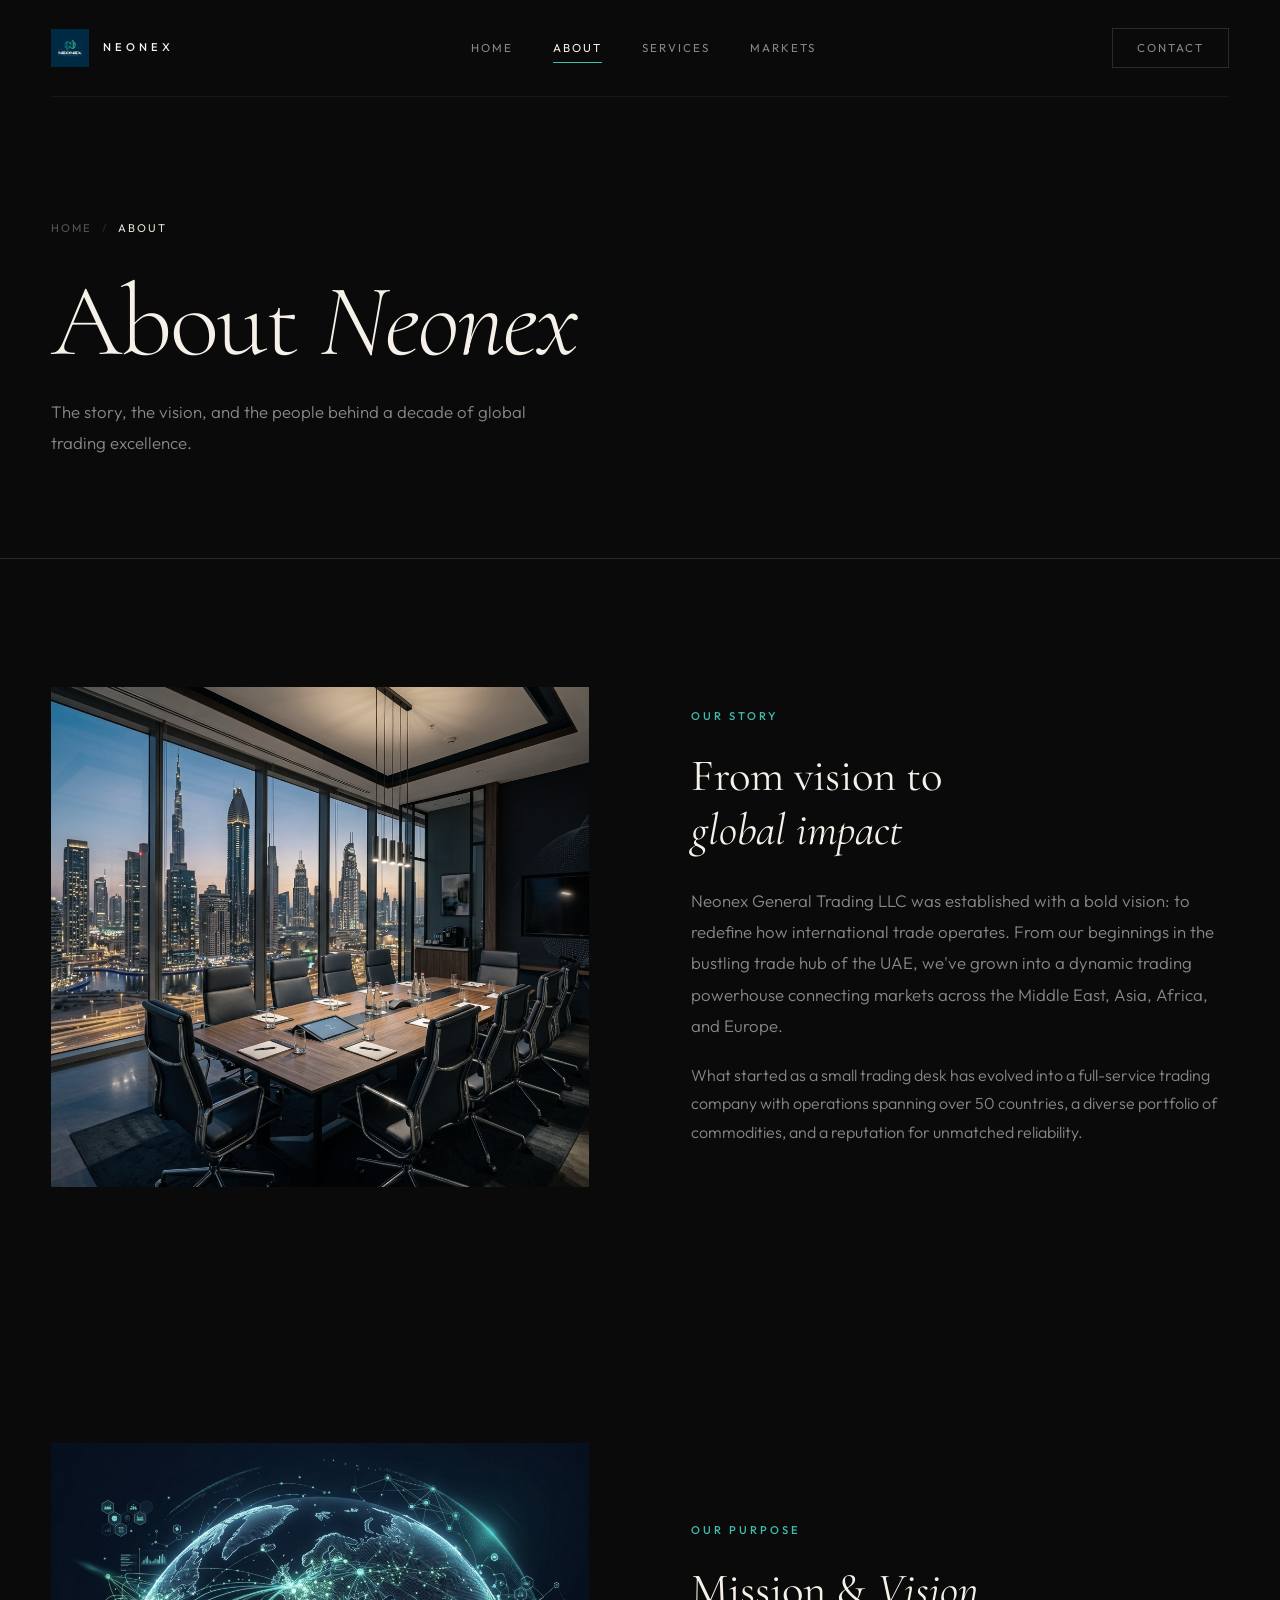
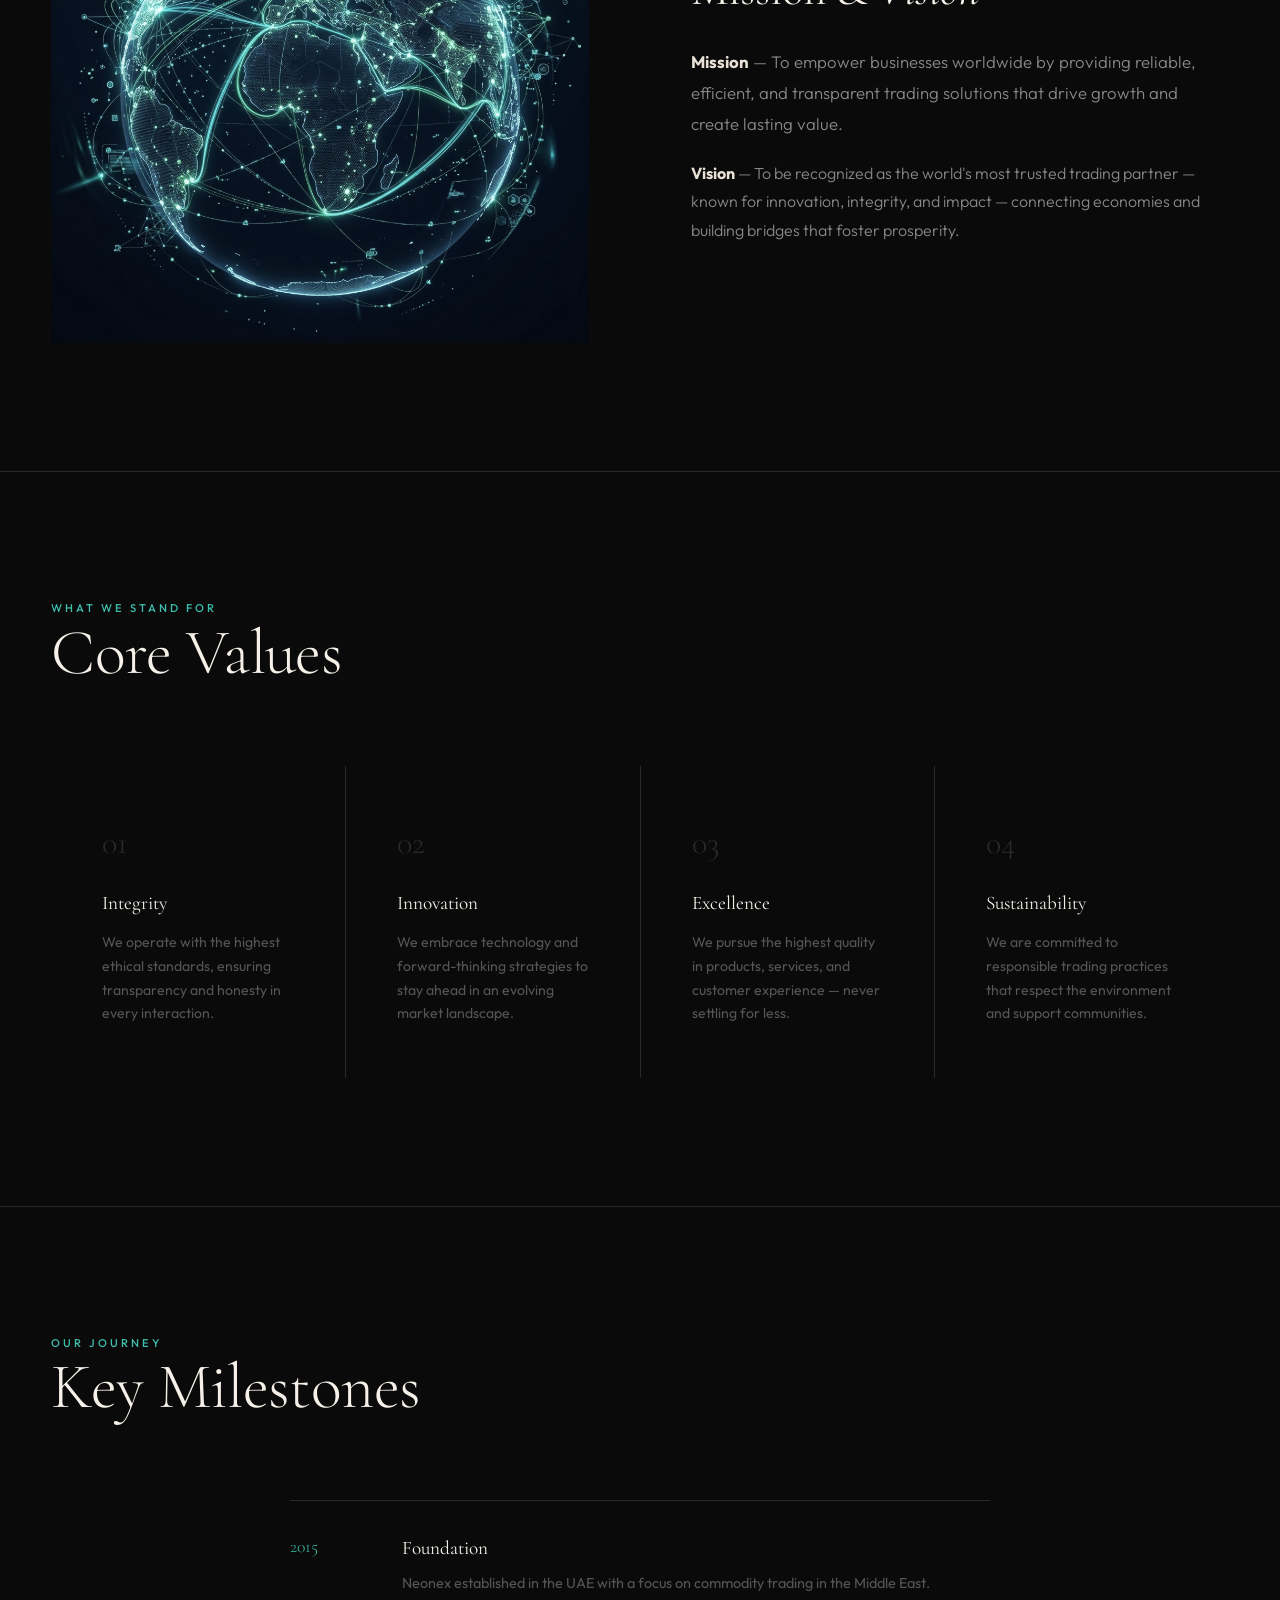
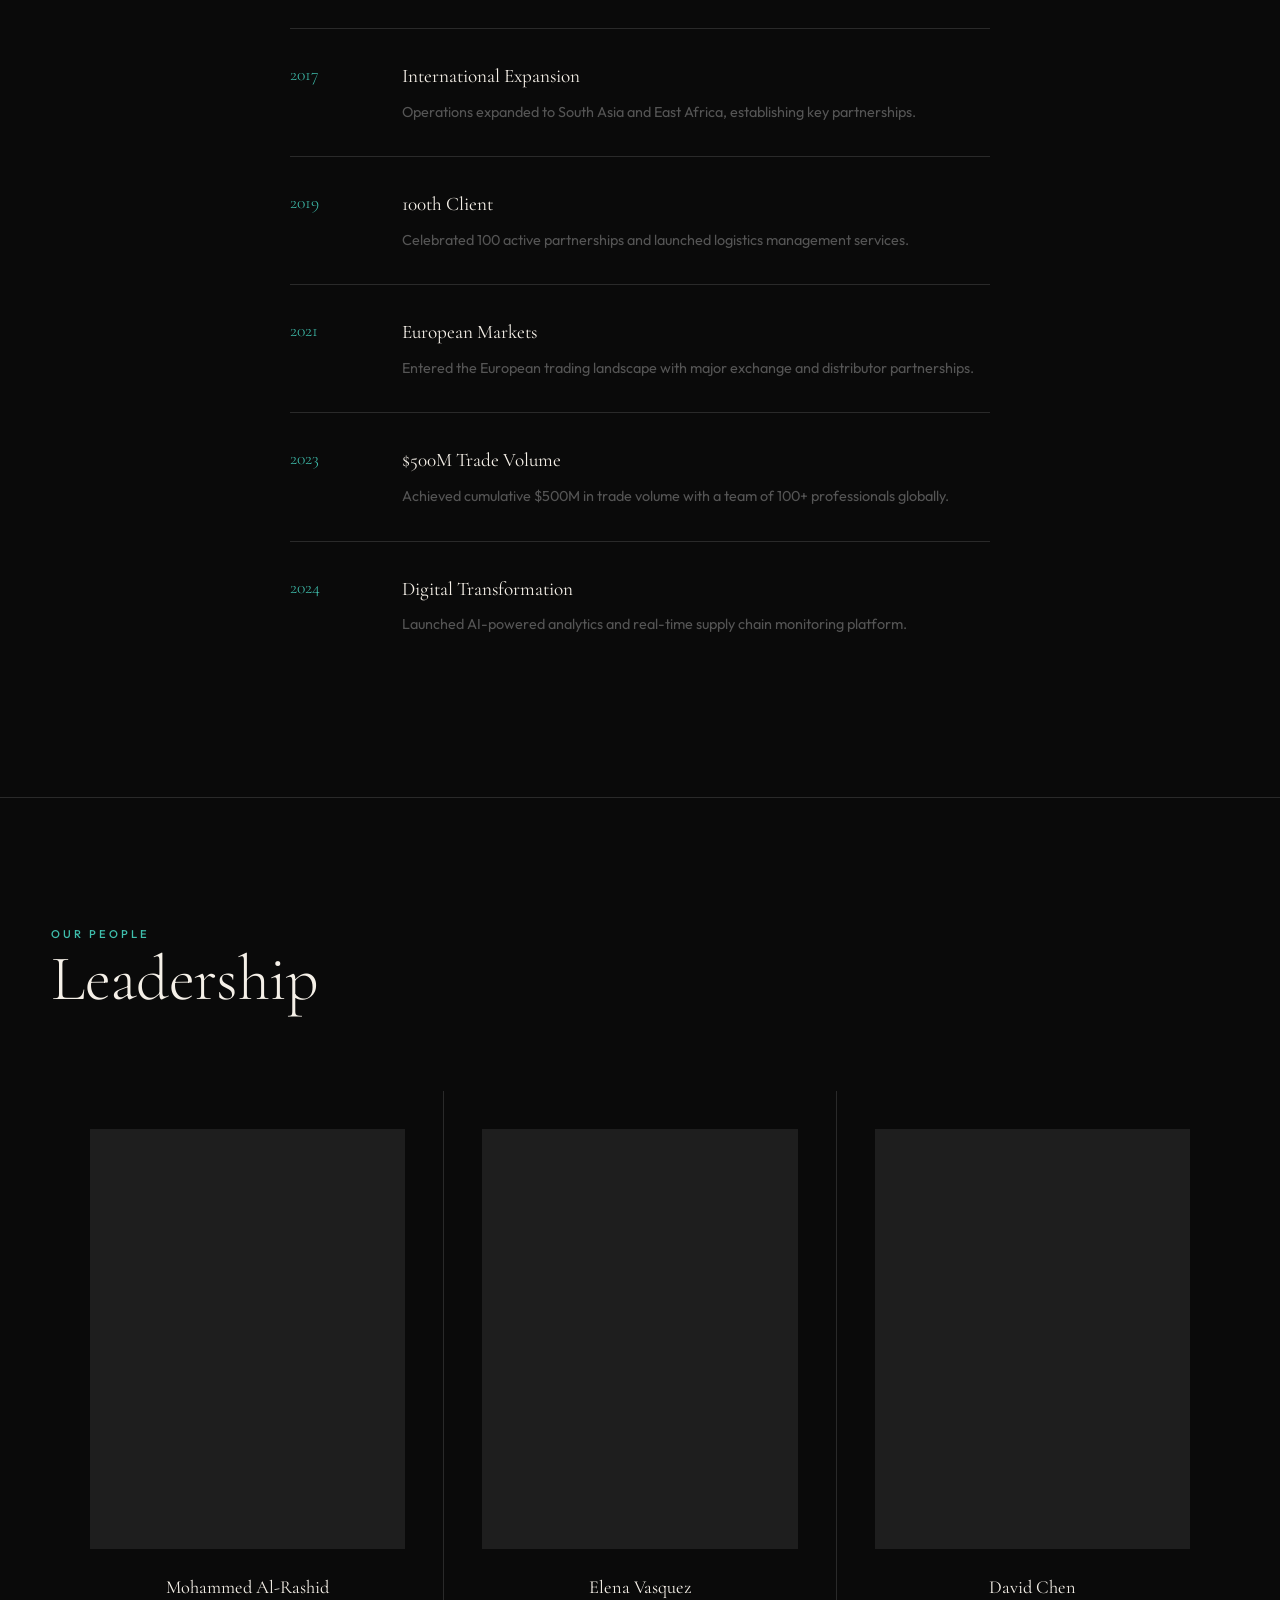
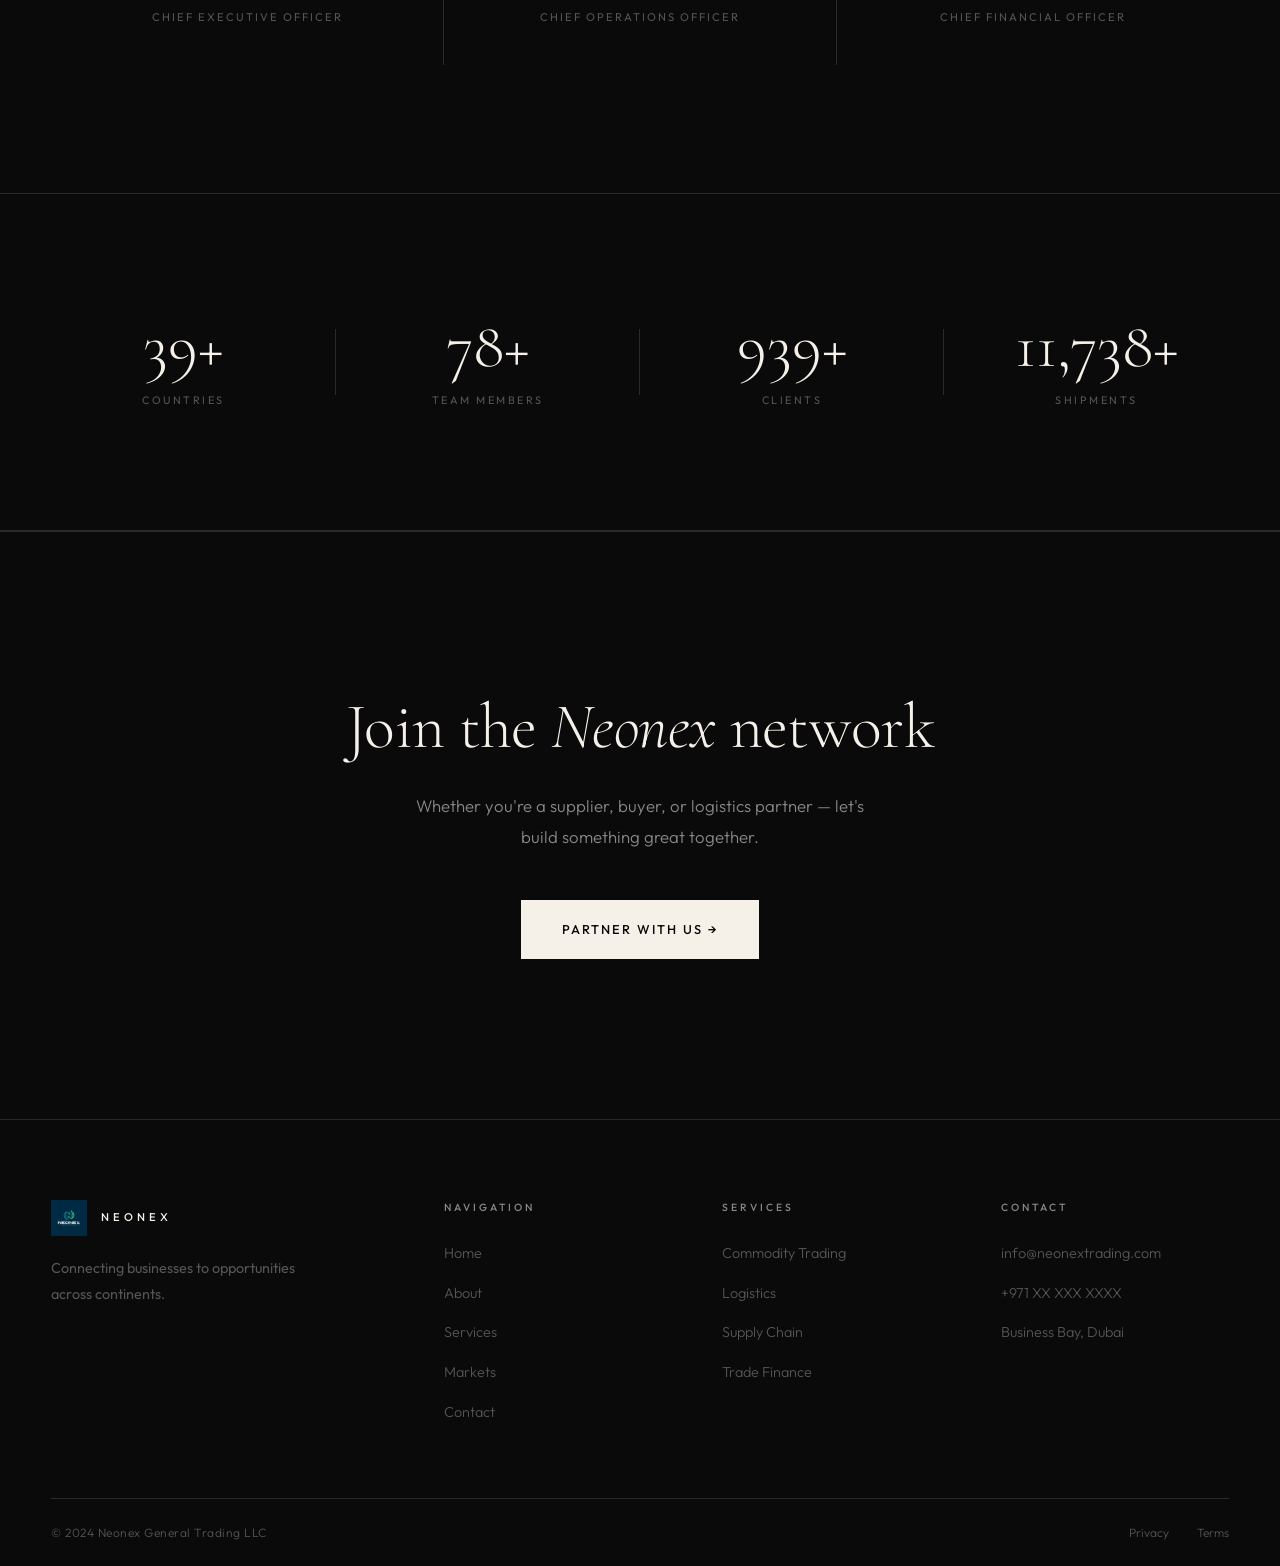
==== about.html @ 63f670ed "Initial commit" ====
<!DOCTYPE html>
<html lang="en">
<head>
  <meta charset="UTF-8">
  <meta name="viewport" content="width=device-width, initial-scale=1.0">
  <meta name="description" content="About Neonex General Trading LLC — our story, mission, values, and the team behind a decade of global trading excellence.">
  <title>About — Neonex</title>
  <link rel="icon" type="image/jpeg" href="logo_neonex.jpeg">
  <link rel="stylesheet" href="css/style.css">
</head>
<body>

  <!-- Nav -->
  <nav class="nav">
    <div class="container">
      <div class="nav-inner">
        <a href="index.html" class="nav-logo">
          <img src="logo_neonex.jpeg" alt="Neonex">
          <span class="nav-logo-name">Neonex</span>
        </a>
        <div class="nav-links">
          <a href="index.html">Home</a>
          <a href="about.html" class="active">About</a>
          <a href="services.html">Services</a>
          <a href="markets.html">Markets</a>
        </div>
        <a href="contact.html" class="nav-contact">Contact</a>
        <button class="nav-toggle" aria-label="Menu">
          <span></span><span></span><span></span>
        </button>
      </div>
    </div>
  </nav>

  <!-- Page Header -->
  <header class="page-header">
    <div class="container">
      <div class="breadcrumb">
        <a href="index.html">Home</a>
        <span class="sep">/</span>
        <span class="current">About</span>
      </div>
      <h1 class="heading-xl reveal">About <em class="serif italic">Neonex</em></h1>
      <p class="body-lg page-header-desc reveal" data-delay="1">The story, the vision, and the people behind a decade of global trading excellence.</p>
    </div>
  </header>

  <!-- Our Story -->
  <section class="split">
    <div class="container">
      <div class="split-grid">
        <div class="split-image reveal">
          <img src="assets/about-story.jpg" alt="Neonex Office">
        </div>
        <div class="split-content">
          <p class="label reveal">Our Story</p>
          <h2 class="heading-md reveal" data-delay="1">From vision to<br><em class="serif italic">global impact</em></h2>
          <p class="body-lg reveal" data-delay="2">Neonex General Trading LLC was established with a bold vision: to redefine how international trade operates. From our beginnings in the bustling trade hub of the UAE, we've grown into a dynamic trading powerhouse connecting markets across the Middle East, Asia, Africa, and Europe.</p>
          <p class="body-md reveal" data-delay="3">What started as a small trading desk has evolved into a full-service trading company with operations spanning over 50 countries, a diverse portfolio of commodities, and a reputation for unmatched reliability.</p>
        </div>
      </div>
    </div>
  </section>

  <!-- Mission & Vision -->
  <section class="split" style="border-top: none;">
    <div class="container">
      <div class="split-grid" style="direction: rtl;">
        <div style="direction: ltr;" class="split-content">
          <p class="label reveal">Our Purpose</p>
          <h2 class="heading-md reveal" data-delay="1">Mission & <em class="serif italic">Vision</em></h2>
          <p class="body-lg reveal" data-delay="2"><strong style="color: var(--cream);">Mission</strong> — To empower businesses worldwide by providing reliable, efficient, and transparent trading solutions that drive growth and create lasting value.</p>
          <p class="body-md reveal" data-delay="3"><strong style="color: var(--cream);">Vision</strong> — To be recognized as the world's most trusted trading partner — known for innovation, integrity, and impact — connecting economies and building bridges that foster prosperity.</p>
        </div>
        <div style="direction: ltr;" class="split-image reveal" data-delay="1">
          <img src="assets/service-supply.jpg" alt="Global Network">
        </div>
      </div>
    </div>
  </section>

  <!-- Values -->
  <section class="values">
    <div class="container">
      <p class="label reveal">What We Stand For</p>
      <h2 class="heading-lg reveal" data-delay="1">Core Values</h2>

      <div class="values-grid">
        <div class="value-item reveal">
          <div class="value-num">01</div>
          <h3>Integrity</h3>
          <p>We operate with the highest ethical standards, ensuring transparency and honesty in every interaction.</p>
        </div>
        <div class="value-item reveal" data-delay="1">
          <div class="value-num">02</div>
          <h3>Innovation</h3>
          <p>We embrace technology and forward-thinking strategies to stay ahead in an evolving market landscape.</p>
        </div>
        <div class="value-item reveal" data-delay="2">
          <div class="value-num">03</div>
          <h3>Excellence</h3>
          <p>We pursue the highest quality in products, services, and customer experience — never settling for less.</p>
        </div>
        <div class="value-item reveal" data-delay="3">
          <div class="value-num">04</div>
          <h3>Sustainability</h3>
          <p>We are committed to responsible trading practices that respect the environment and support communities.</p>
        </div>
      </div>
    </div>
  </section>

  <!-- Timeline -->
  <section class="timeline-section">
    <div class="container">
      <p class="label reveal">Our Journey</p>
      <h2 class="heading-lg reveal" data-delay="1">Key Milestones</h2>

      <div class="timeline">
        <div class="timeline-item reveal">
          <div class="timeline-year">2015</div>
          <div class="timeline-content">
            <h3>Foundation</h3>
            <p>Neonex established in the UAE with a focus on commodity trading in the Middle East.</p>
          </div>
        </div>
        <div class="timeline-item reveal" data-delay="1">
          <div class="timeline-year">2017</div>
          <div class="timeline-content">
            <h3>International Expansion</h3>
            <p>Operations expanded to South Asia and East Africa, establishing key partnerships.</p>
          </div>
        </div>
        <div class="timeline-item reveal" data-delay="2">
          <div class="timeline-year">2019</div>
          <div class="timeline-content">
            <h3>100th Client</h3>
            <p>Celebrated 100 active partnerships and launched logistics management services.</p>
          </div>
        </div>
        <div class="timeline-item reveal" data-delay="3">
          <div class="timeline-year">2021</div>
          <div class="timeline-content">
            <h3>European Markets</h3>
            <p>Entered the European trading landscape with major exchange and distributor partnerships.</p>
          </div>
        </div>
        <div class="timeline-item reveal" data-delay="4">
          <div class="timeline-year">2023</div>
          <div class="timeline-content">
            <h3>$500M Trade Volume</h3>
            <p>Achieved cumulative $500M in trade volume with a team of 100+ professionals globally.</p>
          </div>
        </div>
        <div class="timeline-item reveal" data-delay="5">
          <div class="timeline-year">2024</div>
          <div class="timeline-content">
            <h3>Digital Transformation</h3>
            <p>Launched AI-powered analytics and real-time supply chain monitoring platform.</p>
          </div>
        </div>
      </div>
    </div>
  </section>

  <!-- Team -->
  <section class="team">
    <div class="container">
      <p class="label reveal">Our People</p>
      <h2 class="heading-lg reveal" data-delay="1">Leadership</h2>

      <div class="team-grid">
        <div class="team-member reveal">
          <img src="assets/team-ceo.jpg" alt="CEO" class="team-photo" onerror="this.style.background='var(--charcoal)'; this.style.filter='none'; this.src='[data-uri]';">
          <h3>Mohammed Al-Rashid</h3>
          <p>Chief Executive Officer</p>
        </div>
        <div class="team-member reveal" data-delay="1">
          <img src="assets/team-coo.jpg" alt="COO" class="team-photo" onerror="this.style.background='var(--charcoal)'; this.style.filter='none'; this.src='[data-uri]';">
          <h3>Elena Vasquez</h3>
          <p>Chief Operations Officer</p>
        </div>
        <div class="team-member reveal" data-delay="2">
          <img src="assets/team-cfo.jpg" alt="CFO" class="team-photo" onerror="this.style.background='var(--charcoal)'; this.style.filter='none'; this.src='[data-uri]';">
          <h3>David Chen</h3>
          <p>Chief Financial Officer</p>
        </div>
      </div>
    </div>
  </section>

  <!-- Numbers -->
  <section class="numbers">
    <div class="container">
      <div class="numbers-grid">
        <div class="number-item reveal">
          <div class="number-value"><span data-count="50" data-suffix="+">0</span></div>
          <div class="number-label">Countries</div>
        </div>
        <div class="number-item reveal" data-delay="1">
          <div class="number-value"><span data-count="100" data-suffix="+">0</span></div>
          <div class="number-label">Team Members</div>
        </div>
        <div class="number-item reveal" data-delay="2">
          <div class="number-value"><span data-count="1200" data-suffix="+">0</span></div>
          <div class="number-label">Clients</div>
        </div>
        <div class="number-item reveal" data-delay="3">
          <div class="number-value"><span data-count="15000" data-suffix="+">0</span></div>
          <div class="number-label">Shipments</div>
        </div>
      </div>
    </div>
  </section>

  <!-- CTA -->
  <section class="cta">
    <div class="container">
      <h2 class="heading-lg cta-title reveal">Join the <em class="serif italic">Neonex</em> network</h2>
      <p class="body-lg cta-sub reveal" data-delay="1">Whether you're a supplier, buyer, or logistics partner — let's build something great together.</p>
      <div class="reveal" data-delay="2">
        <a href="contact.html" class="btn btn-primary">Partner With Us →</a>
      </div>
    </div>
  </section>

  <!-- Footer -->
  <footer class="footer">
    <div class="container">
      <div class="footer-top">
        <div class="footer-brand">
          <a href="index.html" class="nav-logo">
            <img src="logo_neonex.jpeg" alt="Neonex" style="height: 36px;">
            <span class="nav-logo-name">Neonex</span>
          </a>
          <p>Connecting businesses to opportunities across continents.</p>
        </div>
        <div class="footer-col">
          <h4>Navigation</h4>
          <ul>
            <li><a href="index.html">Home</a></li>
            <li><a href="about.html">About</a></li>
            <li><a href="services.html">Services</a></li>
            <li><a href="markets.html">Markets</a></li>
            <li><a href="contact.html">Contact</a></li>
          </ul>
        </div>
        <div class="footer-col">
          <h4>Services</h4>
          <ul>
            <li><a href="services.html">Commodity Trading</a></li>
            <li><a href="services.html">Logistics</a></li>
            <li><a href="services.html">Supply Chain</a></li>
            <li><a href="services.html">Trade Finance</a></li>
          </ul>
        </div>
        <div class="footer-col">
          <h4>Contact</h4>
          <ul>
            <li><a href="mailto:info@neonextrading.com">info@neonextrading.com</a></li>
            <li><a href="#">+971 XX XXX XXXX</a></li>
            <li><a href="#">Business Bay, Dubai</a></li>
          </ul>
        </div>
      </div>
      <div class="footer-bottom">
        <p>© 2024 Neonex General Trading LLC</p>
        <div class="footer-bottom-links">
          <a href="#">Privacy</a>
          <a href="#">Terms</a>
        </div>
      </div>
    </div>
  </footer>

  <button class="back-top" aria-label="Back to top">↑</button>
  <script src="js/main.js"></script>
</body>
</html>
---- css/style.css ----
/* =============================================
   NEONEX — Editorial Luxury Design System
   Minimal. Elegant. Intentional.
   ============================================= */

/* ---------- Fonts ---------- */
@import url('https://fonts.googleapis.com/css2?family=Cormorant+Garamond:ital,wght@0,300;0,400;0,500;0,600;0,700;1,300;1,400;1,500&family=Outfit:wght@100;200;300;400;500;600;700&display=swap');

/* ---------- Tokens ---------- */
:root {
  --black: #0a0a0a;
  --off-black: #141414;
  --charcoal: #1e1e1e;
  --dark-grey: #2a2a2a;
  --mid-grey: #555;
  --muted: #888;
  --light-grey: #aaa;
  --cream: #e8e2d6;
  --warm-white: #f5f0e8;
  --white: #fafaf7;
  --accent: #3fbfad;
  --accent-dim: rgba(63, 191, 173, 0.12);
  --accent-glow: rgba(63, 191, 173, 0.25);

  --serif: 'Cormorant Garamond', 'Georgia', serif;
  --sans: 'Outfit', 'Helvetica Neue', sans-serif;

  --ease: cubic-bezier(0.16, 1, 0.3, 1);
  --ease-out: cubic-bezier(0, 0, 0.2, 1);
}

/* ---------- Reset ---------- */
*, *::before, *::after { margin: 0; padding: 0; box-sizing: border-box; }

html {
  font-size: 16px;
  scroll-behavior: smooth;
  scrollbar-width: thin;
  scrollbar-color: var(--dark-grey) var(--black);
}

body {
  font-family: var(--sans);
  background: var(--black);
  color: var(--cream);
  line-height: 1.6;
  overflow-x: hidden;
  -webkit-font-smoothing: antialiased;
}

::selection {
  background: var(--accent);
  color: var(--black);
}

a { text-decoration: none; color: inherit; }
ul { list-style: none; }
img { max-width: 100%; display: block; }
button { border: none; background: none; cursor: pointer; color: inherit; font-family: inherit; }

/* ---------- Utility ---------- */
.container {
  max-width: 1340px;
  margin: 0 auto;
  padding: 0 clamp(24px, 4vw, 60px);
}

.container-narrow {
  max-width: 900px;
  margin: 0 auto;
  padding: 0 clamp(24px, 4vw, 60px);
}

.sr-only {
  position: absolute; width: 1px; height: 1px;
  padding: 0; margin: -1px; overflow: hidden;
  clip: rect(0,0,0,0); white-space: nowrap; border: 0;
}

/* ---------- Typography ---------- */
.serif { font-family: var(--serif); }
.sans { font-family: var(--sans); }

.heading-xl {
  font-family: var(--serif);
  font-size: clamp(3.2rem, 8vw, 7.5rem);
  font-weight: 300;
  line-height: 1.0;
  letter-spacing: -0.02em;
  color: var(--warm-white);
}

.heading-lg {
  font-family: var(--serif);
  font-size: clamp(2.4rem, 5vw, 4.5rem);
  font-weight: 300;
  line-height: 1.1;
  letter-spacing: -0.01em;
  color: var(--warm-white);
}

.heading-md {
  font-family: var(--serif);
  font-size: clamp(1.8rem, 3.5vw, 3rem);
  font-weight: 400;
  line-height: 1.2;
  color: var(--warm-white);
}

.heading-sm {
  font-family: var(--sans);
  font-size: clamp(1rem, 1.5vw, 1.25rem);
  font-weight: 500;
  line-height: 1.4;
  color: var(--warm-white);
}

.body-lg {
  font-size: clamp(1.05rem, 1.3vw, 1.2rem);
  font-weight: 300;
  line-height: 1.85;
  color: var(--muted);
}

.body-md {
  font-size: 1rem;
  font-weight: 300;
  line-height: 1.8;
  color: var(--muted);
}

.label {
  font-family: var(--sans);
  font-size: 0.7rem;
  font-weight: 500;
  letter-spacing: 3px;
  text-transform: uppercase;
  color: var(--accent);
}

.label-muted {
  font-family: var(--sans);
  font-size: 0.7rem;
  font-weight: 400;
  letter-spacing: 3px;
  text-transform: uppercase;
  color: var(--mid-grey);
}

.accent-text { color: var(--accent); }
.italic { font-style: italic; }

/* ---------- Dividers ---------- */
.divider {
  width: 100%;
  height: 1px;
  background: var(--dark-grey);
}

.divider-accent {
  width: 40px;
  height: 1px;
  background: var(--accent);
}

/* ---------- Buttons ---------- */
.btn {
  display: inline-flex;
  align-items: center;
  gap: 14px;
  font-family: var(--sans);
  font-size: 0.8rem;
  font-weight: 500;
  letter-spacing: 2px;
  text-transform: uppercase;
  padding: 18px 40px;
  border-radius: 0;
  cursor: pointer;
  transition: all 0.5s var(--ease);
  position: relative;
}

.btn-primary {
  background: var(--warm-white);
  color: var(--black);
  border: 1px solid var(--warm-white);
}

.btn-primary:hover {
  background: var(--accent);
  color: var(--black);
  border-color: var(--accent);
}

.btn-ghost {
  background: transparent;
  color: var(--cream);
  border: 1px solid var(--dark-grey);
  padding: 16px 36px;
}

.btn-ghost:hover {
  border-color: var(--accent);
  color: var(--accent);
}

.btn-text {
  background: none;
  color: var(--cream);
  padding: 0;
  gap: 10px;
  font-size: 0.75rem;
  letter-spacing: 2.5px;
  border-bottom: 1px solid var(--dark-grey);
  padding-bottom: 8px;
  border-radius: 0;
}

.btn-text:hover {
  border-bottom-color: var(--accent);
  color: var(--accent);
}

.btn-text .arrow {
  transition: transform 0.4s var(--ease);
  font-size: 1rem;
}

.btn-text:hover .arrow {
  transform: translateX(6px);
}

/* ---------- NAVIGATION ---------- */
.nav {
  position: fixed;
  top: 0;
  left: 0;
  width: 100%;
  z-index: 100;
  padding: 0;
  transition: background 0.5s var(--ease), padding 0.5s var(--ease);
}

.nav.scrolled {
  background: rgba(10, 10, 10, 0.92);
  backdrop-filter: blur(30px);
  -webkit-backdrop-filter: blur(30px);
}

.nav-inner {
  display: flex;
  align-items: center;
  justify-content: space-between;
  padding: 28px 0;
  border-bottom: 1px solid rgba(255,255,255,0.06);
  transition: padding 0.5s var(--ease);
}

.nav.scrolled .nav-inner {
  padding: 18px 0;
  border-bottom-color: transparent;
}

.nav-logo {
  display: flex;
  align-items: center;
  gap: 14px;
}

.nav-logo img {
  height: 38px;
  width: auto;
}

.nav-logo-name {
  font-family: var(--sans);
  font-size: 0.7rem;
  font-weight: 500;
  letter-spacing: 4px;
  text-transform: uppercase;
  color: var(--warm-white);
}

.nav-links {
  display: flex;
  align-items: center;
  gap: 40px;
}

.nav-links a {
  font-family: var(--sans);
  font-size: 0.72rem;
  font-weight: 400;
  letter-spacing: 2px;
  text-transform: uppercase;
  color: var(--muted);
  transition: color 0.3s ease;
  position: relative;
}

.nav-links a:hover,
.nav-links a.active {
  color: var(--warm-white);
}

.nav-links a.active::after {
  content: '';
  position: absolute;
  bottom: -6px;
  left: 0;
  width: 100%;
  height: 1px;
  background: var(--accent);
}

.nav-contact {
  font-family: var(--sans);
  font-size: 0.72rem;
  font-weight: 400;
  letter-spacing: 2px;
  text-transform: uppercase;
  color: var(--muted);
  transition: color 0.3s ease;
  border: 1px solid var(--dark-grey);
  padding: 10px 24px;
}

.nav-contact:hover {
  color: var(--warm-white);
  border-color: var(--accent);
}

/* Mobile Nav */
.nav-toggle {
  display: none;
  flex-direction: column;
  gap: 7px;
  cursor: pointer;
  z-index: 101;
  padding: 4px;
}

.nav-toggle span {
  width: 24px;
  height: 1px;
  background: var(--cream);
  transition: all 0.4s var(--ease);
  transform-origin: center;
}

.nav-toggle.open span:nth-child(1) { transform: rotate(45deg) translate(5px, 5px); }
.nav-toggle.open span:nth-child(2) { opacity: 0; }
.nav-toggle.open span:nth-child(3) { transform: rotate(-45deg) translate(5px, -5px); }

/* ---------- HERO ---------- */
.hero {
  min-height: 100vh;
  display: flex;
  flex-direction: column;
  justify-content: flex-end;
  padding: 0 0 clamp(60px, 10vh, 120px);
  position: relative;
  overflow: hidden;
}

.hero-bg {
  position: absolute;
  inset: 0;
  z-index: 0;
}

.hero-bg img {
  width: 100%;
  height: 100%;
  object-fit: cover;
  opacity: 0.2;
  filter: saturate(0.3);
}

.hero-overlay {
  position: absolute;
  inset: 0;
  background: linear-gradient(180deg,
    rgba(10,10,10,0.4) 0%,
    rgba(10,10,10,0.6) 40%,
    rgba(10,10,10,0.95) 100%
  );
  z-index: 1;
}

.hero-content {
  position: relative;
  z-index: 2;
}

.hero-label {
  margin-bottom: 32px;
}

.hero-title {
  margin-bottom: 40px;
}

.hero-title em {
  font-style: italic;
  font-weight: 300;
  color: var(--accent);
}

.hero-bottom {
  display: flex;
  align-items: flex-end;
  justify-content: space-between;
  gap: 40px;
  margin-top: 20px;
}

.hero-description {
  max-width: 440px;
}

.hero-scroll {
  display: flex;
  align-items: center;
  gap: 12px;
  color: var(--mid-grey);
  font-size: 0.65rem;
  letter-spacing: 3px;
  text-transform: uppercase;
}

.scroll-line {
  width: 60px;
  height: 1px;
  background: var(--dark-grey);
  position: relative;
  overflow: hidden;
}

.scroll-line::after {
  content: '';
  position: absolute;
  left: 0;
  top: 0;
  width: 30%;
  height: 100%;
  background: var(--accent);
  animation: scroll-pulse 2s ease-in-out infinite;
}

@keyframes scroll-pulse {
  0% { left: -30%; }
  100% { left: 100%; }
}

/* ---------- MARQUEE ---------- */
.marquee {
  padding: 20px 0;
  border-top: 1px solid var(--dark-grey);
  border-bottom: 1px solid var(--dark-grey);
  overflow: hidden;
  background: var(--black);
}

.marquee-track {
  display: flex;
  gap: 80px;
  animation: marquee 35s linear infinite;
  white-space: nowrap;
}

.marquee-item {
  font-family: var(--sans);
  font-size: 0.7rem;
  font-weight: 400;
  letter-spacing: 3px;
  text-transform: uppercase;
  color: var(--mid-grey);
  display: flex;
  align-items: center;
  gap: 16px;
  flex-shrink: 0;
}

.marquee-item::before {
  content: '';
  width: 4px;
  height: 4px;
  border-radius: 50%;
  background: var(--accent);
  flex-shrink: 0;
}

@keyframes marquee {
  from { transform: translateX(0); }
  to { transform: translateX(-50%); }
}

/* ---------- INTRO / ABOUT ---------- */
.intro {
  padding: clamp(100px, 14vw, 180px) 0;
}

.intro-grid {
  display: grid;
  grid-template-columns: 1fr 1fr;
  gap: clamp(40px, 6vw, 100px);
  align-items: start;
}

.intro-left .label {
  margin-bottom: 28px;
}

.intro-right {
  padding-top: 10px;
}

.intro-right p {
  margin-bottom: 28px;
}

.intro-stats {
  display: flex;
  gap: 60px;
  margin-top: 50px;
  padding-top: 40px;
  border-top: 1px solid var(--dark-grey);
}

.intro-stat .stat-num {
  font-family: var(--serif);
  font-size: clamp(2.4rem, 4vw, 3.6rem);
  font-weight: 300;
  color: var(--warm-white);
  line-height: 1;
  margin-bottom: 8px;
}

.intro-stat .stat-label {
  font-size: 0.7rem;
  font-weight: 400;
  letter-spacing: 2px;
  text-transform: uppercase;
  color: var(--mid-grey);
}

/* ---------- SERVICES ---------- */
.services {
  padding: clamp(80px, 10vw, 140px) 0;
  border-top: 1px solid var(--dark-grey);
}

.services-header {
  display: flex;
  justify-content: space-between;
  align-items: flex-end;
  margin-bottom: clamp(60px, 8vw, 100px);
  gap: 40px;
}

.services-header-right {
  max-width: 360px;
  text-align: right;
}

.services-list {
  display: flex;
  flex-direction: column;
}

.service-row {
  display: grid;
  grid-template-columns: 80px 1fr 1.2fr auto;
  gap: 40px;
  align-items: center;
  padding: clamp(30px, 4vw, 48px) 0;
  border-top: 1px solid var(--dark-grey);
  cursor: default;
  transition: all 0.5s var(--ease);
}

.service-row:last-child {
  border-bottom: 1px solid var(--dark-grey);
}

.service-row:hover {
  padding-left: 20px;
}

.service-row:hover .service-num {
  color: var(--accent);
}

.service-num {
  font-family: var(--serif);
  font-size: 1.1rem;
  font-weight: 300;
  color: var(--mid-grey);
  transition: color 0.5s var(--ease);
}

.service-name {
  font-family: var(--serif);
  font-size: clamp(1.4rem, 2.5vw, 2rem);
  font-weight: 400;
  color: var(--warm-white);
  transition: color 0.5s var(--ease);
}

.service-row:hover .service-name {
  color: var(--accent);
}

.service-desc {
  font-size: 0.9rem;
  font-weight: 300;
  color: var(--mid-grey);
  line-height: 1.7;
}

.service-arrow {
  font-size: 1.4rem;
  color: var(--dark-grey);
  transition: all 0.5s var(--ease);
}

.service-row:hover .service-arrow {
  color: var(--accent);
  transform: translateX(8px);
}

/* ---------- FEATURED IMAGE BREAK ---------- */
.featured-break {
  position: relative;
  height: clamp(400px, 50vw, 600px);
  overflow: hidden;
}

.featured-break img {
  width: 100%;
  height: 100%;
  object-fit: cover;
  filter: saturate(0.5) brightness(0.6);
}

.featured-break-overlay {
  position: absolute;
  inset: 0;
  display: flex;
  align-items: center;
  justify-content: center;
  text-align: center;
  padding: 40px;
}

.featured-break-text {
  font-family: var(--serif);
  font-size: clamp(1.6rem, 3.5vw, 3rem);
  font-weight: 300;
  color: var(--warm-white);
  max-width: 700px;
  line-height: 1.3;
  font-style: italic;
}

/* ---------- MARKETS ---------- */
.markets {
  padding: clamp(100px, 14vw, 180px) 0;
}

.markets-header {
  margin-bottom: clamp(60px, 8vw, 100px);
}

.markets-grid {
  display: grid;
  grid-template-columns: repeat(3, 1fr);
  gap: 1px;
  background: var(--dark-grey);
}

.market-cell {
  background: var(--black);
  padding: clamp(36px, 4vw, 56px);
  transition: all 0.6s var(--ease);
  position: relative;
}

.market-cell:hover {
  background: var(--off-black);
}

.market-cell:hover .market-cell-icon {
  color: var(--accent);
}

.market-cell-icon {
  font-size: 1.5rem;
  margin-bottom: 24px;
  color: var(--mid-grey);
  transition: color 0.5s var(--ease);
  display: block;
  font-style: normal;
}

.market-cell h3 {
  font-family: var(--serif);
  font-size: clamp(1.1rem, 1.5vw, 1.4rem);
  font-weight: 400;
  color: var(--warm-white);
  margin-bottom: 12px;
}

.market-cell p {
  font-size: 0.88rem;
  font-weight: 300;
  color: var(--mid-grey);
  line-height: 1.7;
}

/* ---------- NUMBERS / STATS ---------- */
.numbers {
  padding: clamp(80px, 10vw, 120px) 0;
  border-top: 1px solid var(--dark-grey);
  border-bottom: 1px solid var(--dark-grey);
}

.numbers-grid {
  display: grid;
  grid-template-columns: repeat(4, 1fr);
  gap: 40px;
}

.number-item {
  text-align: center;
  position: relative;
}

.number-item:not(:last-child)::after {
  content: '';
  position: absolute;
  right: -20px;
  top: 15%;
  height: 70%;
  width: 1px;
  background: var(--dark-grey);
}

.number-value {
  font-family: var(--serif);
  font-size: clamp(3rem, 5vw, 4.5rem);
  font-weight: 300;
  color: var(--warm-white);
  line-height: 1;
  margin-bottom: 14px;
}

.number-label {
  font-size: 0.68rem;
  font-weight: 400;
  letter-spacing: 2.5px;
  text-transform: uppercase;
  color: var(--mid-grey);
}

/* ---------- TESTIMONIAL ---------- */
.testimonial {
  padding: clamp(100px, 14vw, 180px) 0;
}

.testimonial-inner {
  max-width: 800px;
  margin: 0 auto;
  text-align: center;
}

.testimonial-quote {
  font-family: var(--serif);
  font-size: clamp(1.4rem, 2.5vw, 2rem);
  font-weight: 300;
  font-style: italic;
  color: var(--cream);
  line-height: 1.7;
  margin-bottom: 48px;
  position: relative;
}

.testimonial-quote::before {
  content: '';
  display: block;
  width: 40px;
  height: 1px;
  background: var(--accent);
  margin: 0 auto 40px;
}

.testimonial-author {
  font-family: var(--sans);
  font-size: 0.8rem;
  font-weight: 500;
  color: var(--warm-white);
  letter-spacing: 1px;
  margin-bottom: 6px;
}

.testimonial-role {
  font-size: 0.7rem;
  font-weight: 300;
  letter-spacing: 2px;
  text-transform: uppercase;
  color: var(--mid-grey);
}

.testimonial-nav {
  display: flex;
  justify-content: center;
  gap: 12px;
  margin-top: 48px;
}

.testimonial-dot {
  width: 8px;
  height: 8px;
  border-radius: 50%;
  background: var(--dark-grey);
  border: none;
  cursor: pointer;
  transition: all 0.3s ease;
  padding: 0;
}

.testimonial-dot.active {
  background: var(--accent);
}

/* ---------- CTA ---------- */
.cta {
  padding: clamp(100px, 14vw, 160px) 0;
  border-top: 1px solid var(--dark-grey);
  text-align: center;
}

.cta-title {
  margin-bottom: 28px;
}

.cta-sub {
  max-width: 480px;
  margin: 0 auto 48px;
}

/* ---------- FOOTER ---------- */
.footer {
  border-top: 1px solid var(--dark-grey);
  padding: 80px 0 0;
}

.footer-top {
  display: grid;
  grid-template-columns: 1.5fr 1fr 1fr 1fr;
  gap: clamp(32px, 4vw, 60px);
  padding-bottom: 60px;
}

.footer-brand p {
  font-size: 0.9rem;
  color: var(--mid-grey);
  line-height: 1.8;
  margin-top: 20px;
  max-width: 280px;
}

.footer-col h4 {
  font-family: var(--sans);
  font-size: 0.65rem;
  font-weight: 500;
  letter-spacing: 3px;
  text-transform: uppercase;
  color: var(--muted);
  margin-bottom: 24px;
}

.footer-col li {
  margin-bottom: 14px;
}

.footer-col a {
  font-size: 0.9rem;
  font-weight: 300;
  color: var(--mid-grey);
  transition: color 0.3s ease;
}

.footer-col a:hover {
  color: var(--accent);
}

.footer-bottom {
  display: flex;
  justify-content: space-between;
  align-items: center;
  padding: 24px 0;
  border-top: 1px solid var(--dark-grey);
  flex-wrap: wrap;
  gap: 16px;
}

.footer-bottom p {
  font-size: 0.75rem;
  color: var(--mid-grey);
  font-weight: 300;
  letter-spacing: 0.5px;
}

.footer-bottom-links {
  display: flex;
  gap: 28px;
}

.footer-bottom-links a {
  font-size: 0.75rem;
  color: var(--mid-grey);
  font-weight: 300;
}

.footer-bottom-links a:hover {
  color: var(--accent);
}

/* ---------- PAGE HEADER (Inner pages) ---------- */
.page-header {
  padding: clamp(140px, 18vw, 220px) 0 clamp(60px, 8vw, 100px);
  position: relative;
}

.page-header .breadcrumb {
  font-size: 0.7rem;
  font-weight: 400;
  letter-spacing: 2px;
  text-transform: uppercase;
  color: var(--mid-grey);
  margin-bottom: 32px;
  display: flex;
  gap: 10px;
}

.page-header .breadcrumb a {
  color: var(--mid-grey);
  transition: color 0.3s ease;
}

.page-header .breadcrumb a:hover { color: var(--accent); }

.page-header .breadcrumb .sep { color: var(--dark-grey); }
.page-header .breadcrumb .current { color: var(--cream); }

.page-header-desc {
  max-width: 520px;
  margin-top: 24px;
}

/* ---------- ABOUT: Split Content ---------- */
.split {
  padding: clamp(80px, 10vw, 140px) 0;
  border-top: 1px solid var(--dark-grey);
}

.split-grid {
  display: grid;
  grid-template-columns: 1fr 1fr;
  gap: clamp(60px, 8vw, 120px);
  align-items: center;
}

.split-image {
  position: relative;
  overflow: hidden;
}

.split-image img {
  width: 100%;
  height: clamp(350px, 40vw, 500px);
  object-fit: cover;
  filter: saturate(0.6);
  transition: filter 0.6s var(--ease), transform 0.6s var(--ease);
}

.split-image:hover img {
  filter: saturate(0.9);
  transform: scale(1.02);
}

.split-content .label {
  margin-bottom: 24px;
}

.split-content h2 {
  margin-bottom: 28px;
}

.split-content p {
  margin-bottom: 20px;
}

/* ---------- TIMELINE ---------- */
.timeline-section {
  padding: clamp(80px, 10vw, 140px) 0;
  border-top: 1px solid var(--dark-grey);
}

.timeline {
  max-width: 700px;
  margin: clamp(50px, 6vw, 80px) auto 0;
}

.timeline-item {
  display: grid;
  grid-template-columns: 80px 1fr;
  gap: 32px;
  padding: 32px 0;
  border-top: 1px solid var(--dark-grey);
}

.timeline-year {
  font-family: var(--serif);
  font-size: 1.1rem;
  font-weight: 300;
  color: var(--accent);
}

.timeline-content h3 {
  font-family: var(--serif);
  font-size: 1.2rem;
  font-weight: 400;
  color: var(--warm-white);
  margin-bottom: 8px;
}

.timeline-content p {
  font-size: 0.9rem;
  color: var(--mid-grey);
  line-height: 1.7;
}

/* ---------- TEAM ---------- */
.team {
  padding: clamp(80px, 10vw, 140px) 0;
  border-top: 1px solid var(--dark-grey);
}

.team-grid {
  display: grid;
  grid-template-columns: repeat(3, 1fr);
  gap: 1px;
  background: var(--dark-grey);
  margin-top: clamp(50px, 6vw, 80px);
}

.team-member {
  background: var(--black);
  padding: clamp(24px, 3vw, 40px);
  text-align: center;
  transition: background 0.5s var(--ease);
}

.team-member:hover {
  background: var(--off-black);
}

.team-photo {
  width: 100%;
  aspect-ratio: 3/4;
  object-fit: cover;
  filter: saturate(0) brightness(0.8);
  transition: filter 0.6s var(--ease);
  margin-bottom: 24px;
}

.team-member:hover .team-photo {
  filter: saturate(0.4) brightness(0.9);
}

.team-member h3 {
  font-family: var(--serif);
  font-size: 1.15rem;
  font-weight: 400;
  color: var(--warm-white);
  margin-bottom: 6px;
}

.team-member p {
  font-size: 0.7rem;
  letter-spacing: 2px;
  text-transform: uppercase;
  color: var(--mid-grey);
  font-weight: 400;
}

/* ---------- VALUES ---------- */
.values {
  padding: clamp(80px, 10vw, 140px) 0;
  border-top: 1px solid var(--dark-grey);
}

.values-grid {
  display: grid;
  grid-template-columns: repeat(4, 1fr);
  gap: 1px;
  background: var(--dark-grey);
  margin-top: clamp(50px, 6vw, 80px);
}

.value-item {
  background: var(--black);
  padding: clamp(36px, 4vw, 56px);
}

.value-num {
  font-family: var(--serif);
  font-size: 2rem;
  font-weight: 300;
  color: var(--dark-grey);
  margin-bottom: 20px;
}

.value-item h3 {
  font-family: var(--serif);
  font-size: 1.2rem;
  font-weight: 400;
  color: var(--warm-white);
  margin-bottom: 12px;
}

.value-item p {
  font-size: 0.88rem;
  color: var(--mid-grey);
  line-height: 1.7;
}

/* ---------- SERVICE DETAILS ---------- */
.service-detail {
  padding: clamp(60px, 6vw, 80px) 0;
  border-top: 1px solid var(--dark-grey);
}

.service-detail-grid {
  display: grid;
  grid-template-columns: 1fr 1fr;
  gap: clamp(40px, 6vw, 100px);
  align-items: center;
}

.service-detail:nth-child(even) .service-detail-grid {
  direction: rtl;
}

.service-detail:nth-child(even) .service-detail-grid > * {
  direction: ltr;
}

.service-detail-image {
  overflow: hidden;
}

.service-detail-image img {
  width: 100%;
  height: clamp(300px, 30vw, 420px);
  object-fit: cover;
  filter: saturate(0.5);
  transition: all 0.6s var(--ease);
}

.service-detail-image:hover img {
  filter: saturate(0.8);
  transform: scale(1.02);
}

.service-detail-num {
  font-family: var(--serif);
  font-size: 4rem;
  font-weight: 300;
  color: var(--charcoal);
  line-height: 1;
  margin-bottom: 20px;
}

.service-detail-content h3 {
  font-family: var(--serif);
  font-size: clamp(1.5rem, 2.5vw, 2rem);
  font-weight: 400;
  color: var(--warm-white);
  margin-bottom: 16px;
}

.service-detail-content p {
  margin-bottom: 28px;
}

.feature-list {
  display: flex;
  flex-direction: column;
  gap: 12px;
}

.feature-list li {
  display: flex;
  align-items: center;
  gap: 14px;
  font-size: 0.9rem;
  color: var(--cream);
  font-weight: 300;
}

.feature-list li::before {
  content: '';
  width: 16px;
  height: 1px;
  background: var(--accent);
  flex-shrink: 0;
}

/* ---------- PROCESS ---------- */
.process {
  padding: clamp(80px, 10vw, 140px) 0;
  border-top: 1px solid var(--dark-grey);
}

.process-steps {
  display: grid;
  grid-template-columns: repeat(4, 1fr);
  gap: 1px;
  background: var(--dark-grey);
  margin-top: clamp(50px, 6vw, 80px);
}

.process-step {
  background: var(--black);
  padding: clamp(36px, 4vw, 56px);
}

.process-step-num {
  font-family: var(--serif);
  font-size: 2.5rem;
  font-weight: 300;
  color: var(--accent);
  margin-bottom: 20px;
  line-height: 1;
}

.process-step h3 {
  font-family: var(--serif);
  font-size: 1.15rem;
  font-weight: 400;
  color: var(--warm-white);
  margin-bottom: 12px;
}

.process-step p {
  font-size: 0.88rem;
  color: var(--mid-grey);
  line-height: 1.7;
}

/* ---------- MARKET DETAIL CARDS ---------- */
.market-detail {
  padding: 40px 0;
  border-top: 1px solid var(--dark-grey);
}

.market-detail-inner {
  display: grid;
  grid-template-columns: 80px 1fr auto;
  gap: 32px;
  align-items: start;
  transition: padding-left 0.5s var(--ease);
}

.market-detail-inner:hover {
  padding-left: 16px;
}

.market-detail-icon {
  font-size: 1.6rem;
  color: var(--mid-grey);
  font-style: normal;
  transition: color 0.5s var(--ease);
}

.market-detail-inner:hover .market-detail-icon {
  color: var(--accent);
}

.market-detail-info h3 {
  font-family: var(--serif);
  font-size: 1.3rem;
  font-weight: 400;
  color: var(--warm-white);
  margin-bottom: 8px;
}

.market-detail-info p {
  font-size: 0.9rem;
  color: var(--mid-grey);
  line-height: 1.7;
  max-width: 500px;
}

.market-tags {
  display: flex;
  flex-wrap: wrap;
  gap: 8px;
  margin-top: 14px;
}

.market-tag {
  font-size: 0.6rem;
  letter-spacing: 1.5px;
  text-transform: uppercase;
  color: var(--mid-grey);
  padding: 4px 12px;
  border: 1px solid var(--dark-grey);
}

.market-detail-stat {
  text-align: right;
  min-width: 80px;
}

.market-detail-stat .stat-val {
  font-family: var(--serif);
  font-size: 1.8rem;
  font-weight: 300;
  color: var(--warm-white);
}

.market-detail-stat .stat-lbl {
  font-size: 0.6rem;
  letter-spacing: 2px;
  text-transform: uppercase;
  color: var(--mid-grey);
}

/* ---------- CONTACT ---------- */
.contact-grid {
  display: grid;
  grid-template-columns: 1fr 1.3fr;
  gap: clamp(40px, 6vw, 100px);
}

.contact-info h2 { margin-bottom: 20px; }
.contact-info > p { margin-bottom: 40px; }

.contact-details {
  display: flex;
  flex-direction: column;
  gap: 28px;
}

.contact-item {
  display: flex;
  gap: 16px;
}

.contact-item-label {
  font-size: 0.65rem;
  letter-spacing: 2.5px;
  text-transform: uppercase;
  color: var(--mid-grey);
  margin-bottom: 4px;
}

.contact-item-value {
  font-size: 1rem;
  color: var(--cream);
  font-weight: 300;
}

.contact-form {
  display: flex;
  flex-direction: column;
  gap: 24px;
}

.form-row {
  display: grid;
  grid-template-columns: 1fr 1fr;
  gap: 24px;
}

.form-group label {
  display: block;
  font-size: 0.65rem;
  font-weight: 500;
  letter-spacing: 2.5px;
  text-transform: uppercase;
  color: var(--muted);
  margin-bottom: 10px;
}

.form-group input,
.form-group textarea,
.form-group select {
  width: 100%;
  padding: 14px 0;
  background: transparent;
  border: none;
  border-bottom: 1px solid var(--dark-grey);
  color: var(--cream);
  font-family: var(--sans);
  font-size: 0.95rem;
  font-weight: 300;
  outline: none;
  transition: border-color 0.3s ease;
  border-radius: 0;
  appearance: none;
}

.form-group input:focus,
.form-group textarea:focus,
.form-group select:focus {
  border-bottom-color: var(--accent);
}

.form-group input::placeholder,
.form-group textarea::placeholder {
  color: var(--dark-grey);
}

.form-group textarea {
  resize: vertical;
  min-height: 120px;
  border: 1px solid var(--dark-grey);
  padding: 14px 16px;
}

.form-group textarea:focus {
  border-color: var(--accent);
}

.form-group select option {
  background: var(--black);
  color: var(--cream);
}

/* ---------- MAP ---------- */
.map-section {
  height: 360px;
  border-top: 1px solid var(--dark-grey);
}

.map-section iframe {
  width: 100%;
  height: 100%;
  border: none;
  filter: grayscale(1) invert(0.92) contrast(0.9);
}

/* ---------- FAQ ---------- */
.faq {
  padding: clamp(80px, 10vw, 140px) 0;
  border-top: 1px solid var(--dark-grey);
}

.faq-grid {
  display: grid;
  grid-template-columns: 1fr 1fr;
  gap: 1px;
  background: var(--dark-grey);
  margin-top: clamp(50px, 6vw, 80px);
}

.faq-item {
  background: var(--black);
  padding: clamp(32px, 4vw, 48px);
}

.faq-item h3 {
  font-family: var(--serif);
  font-size: 1.1rem;
  font-weight: 400;
  color: var(--warm-white);
  margin-bottom: 12px;
}

.faq-item p {
  font-size: 0.9rem;
  color: var(--mid-grey);
  line-height: 1.7;
}

/* ---------- BACK TO TOP ---------- */
.back-top {
  position: fixed;
  bottom: 32px;
  right: 32px;
  width: 44px;
  height: 44px;
  display: flex;
  align-items: center;
  justify-content: center;
  background: transparent;
  border: 1px solid var(--dark-grey);
  color: var(--muted);
  font-size: 1rem;
  cursor: pointer;
  z-index: 50;
  opacity: 0;
  visibility: hidden;
  transition: all 0.4s var(--ease);
}

.back-top.visible {
  opacity: 1;
  visibility: visible;
}

.back-top:hover {
  border-color: var(--accent);
  color: var(--accent);
}

/* ---------- REVEAL ANIMATIONS ---------- */
.reveal {
  opacity: 0;
  transform: translateY(30px);
  transition: opacity 1s var(--ease), transform 1s var(--ease);
}

.reveal.visible {
  opacity: 1;
  transform: none;
}

.reveal-line {
  opacity: 0;
  transform: translateX(-30px);
  transition: opacity 0.8s var(--ease), transform 0.8s var(--ease);
}

.reveal-line.visible {
  opacity: 1;
  transform: none;
}

/* Stagger delays */
[data-delay="1"] { transition-delay: 0.08s; }
[data-delay="2"] { transition-delay: 0.16s; }
[data-delay="3"] { transition-delay: 0.24s; }
[data-delay="4"] { transition-delay: 0.32s; }
[data-delay="5"] { transition-delay: 0.4s; }
[data-delay="6"] { transition-delay: 0.48s; }

/* ---------- RESPONSIVE ---------- */
@media (max-width: 1024px) {
  .intro-grid,
  .split-grid,
  .service-detail-grid,
  .contact-grid {
    grid-template-columns: 1fr;
  }

  .service-detail:nth-child(even) .service-detail-grid { direction: ltr; }

  .services-header { flex-direction: column; align-items: flex-start; }
  .services-header-right { text-align: left; }

  .service-row {
    grid-template-columns: 50px 1fr;
    gap: 20px;
  }

  .service-desc,
  .service-arrow { display: none; }

  .markets-grid { grid-template-columns: repeat(2, 1fr); }
  .numbers-grid { grid-template-columns: repeat(2, 1fr); gap: 40px; }
  .number-item::after { display: none; }

  .footer-top { grid-template-columns: 1fr 1fr; }
  .team-grid { grid-template-columns: repeat(2, 1fr); }
  .values-grid { grid-template-columns: repeat(2, 1fr); }
  .process-steps { grid-template-columns: repeat(2, 1fr); }
  .faq-grid { grid-template-columns: 1fr; }

  .market-detail-inner {
    grid-template-columns: 1fr;
    gap: 16px;
  }
  .market-detail-stat { text-align: left; }
}

@media (max-width: 768px) {
  .nav-links { display: none; }
  .nav-contact { display: none; }
  .nav-toggle { display: flex; }

  .nav-links.open {
    display: flex;
    flex-direction: column;
    position: fixed;
    inset: 0;
    background: rgba(10,10,10,0.98);
    align-items: center;
    justify-content: center;
    gap: 28px;
    z-index: 100;
  }

  .nav-links.open a {
    font-size: 1rem;
    color: var(--cream);
  }

  .hero-bottom { flex-direction: column; align-items: flex-start; }
  .hero-scroll { display: none; }

  .services-header { flex-direction: column; }
  .service-row {
    grid-template-columns: 40px 1fr;
    gap: 16px;
    padding: 24px 0;
  }
  .service-row:hover { padding-left: 0; }

  .markets-grid { grid-template-columns: 1fr; }
  .numbers-grid { grid-template-columns: 1fr 1fr; }
  .intro-stats { flex-wrap: wrap; gap: 40px; }
  .footer-top { grid-template-columns: 1fr; }
  .team-grid { grid-template-columns: 1fr; }
  .values-grid { grid-template-columns: 1fr; }
  .process-steps { grid-template-columns: 1fr; }
  .form-row { grid-template-columns: 1fr; }
}
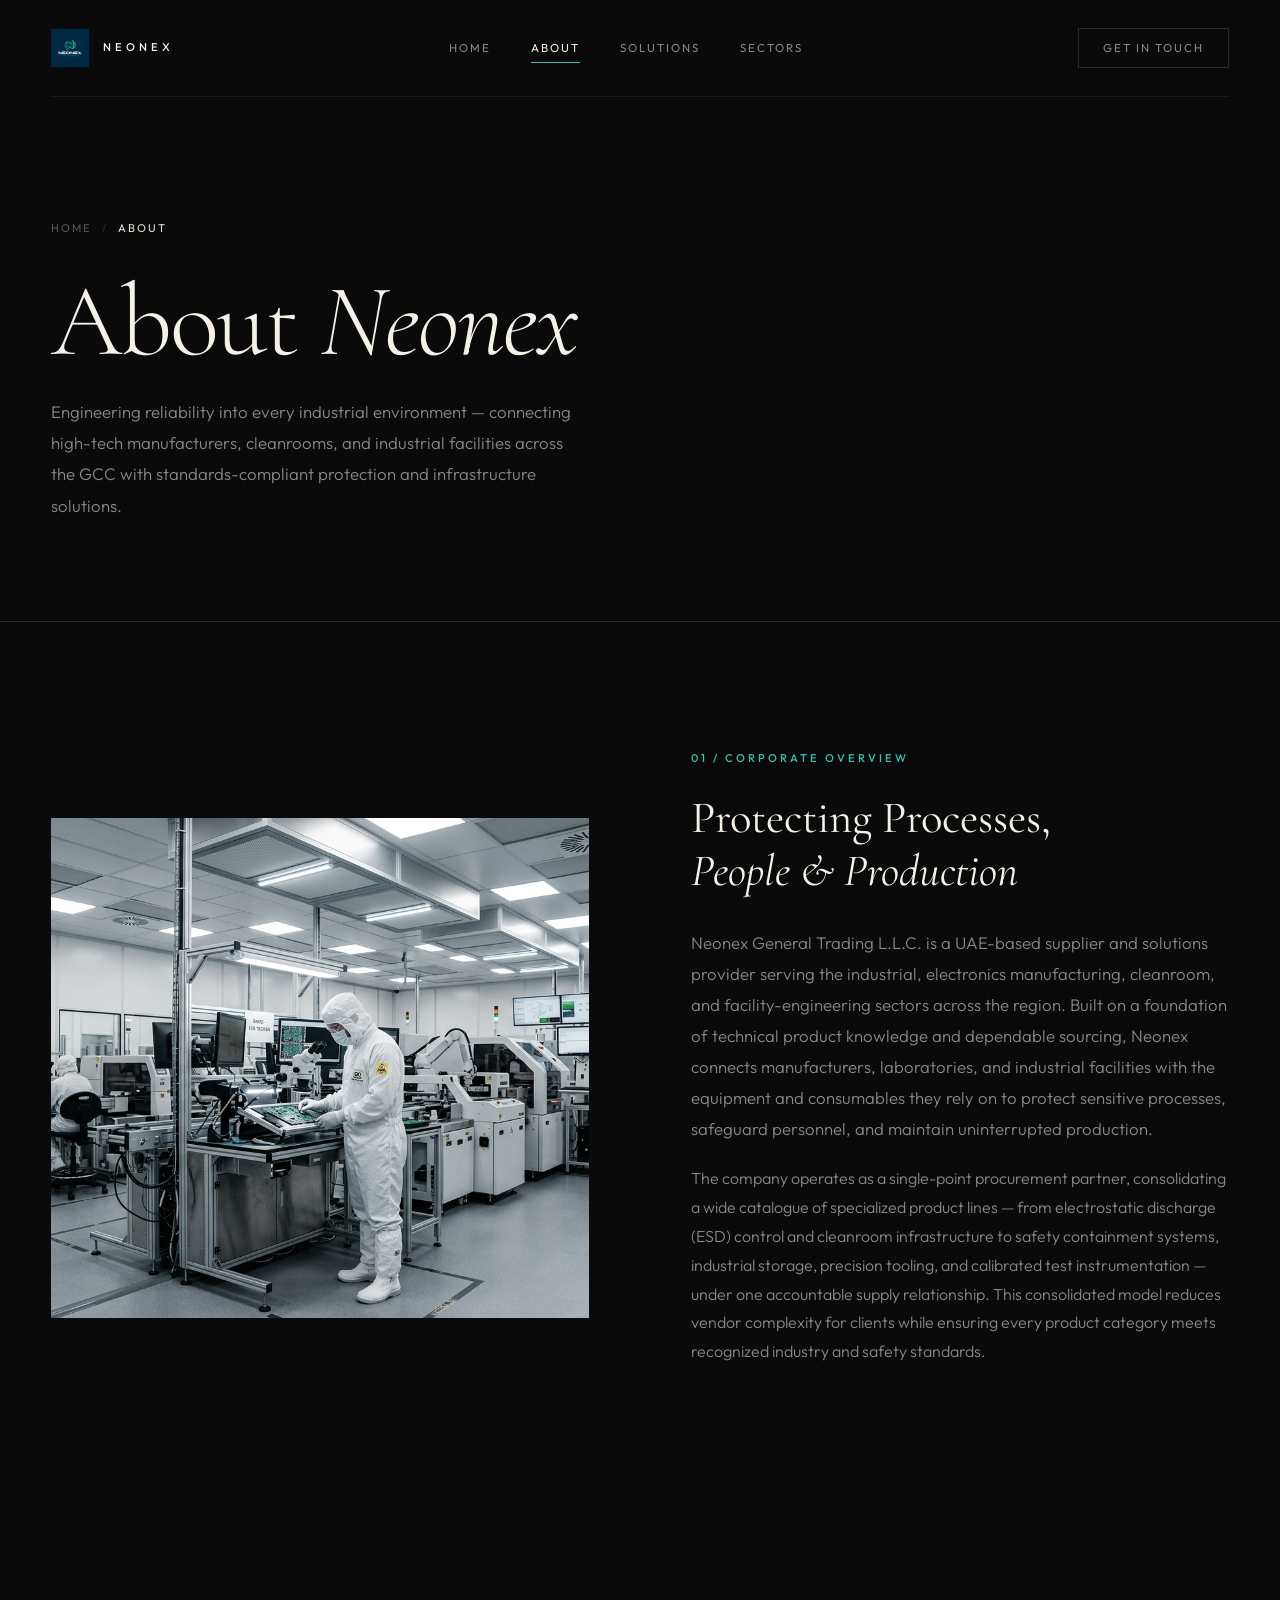
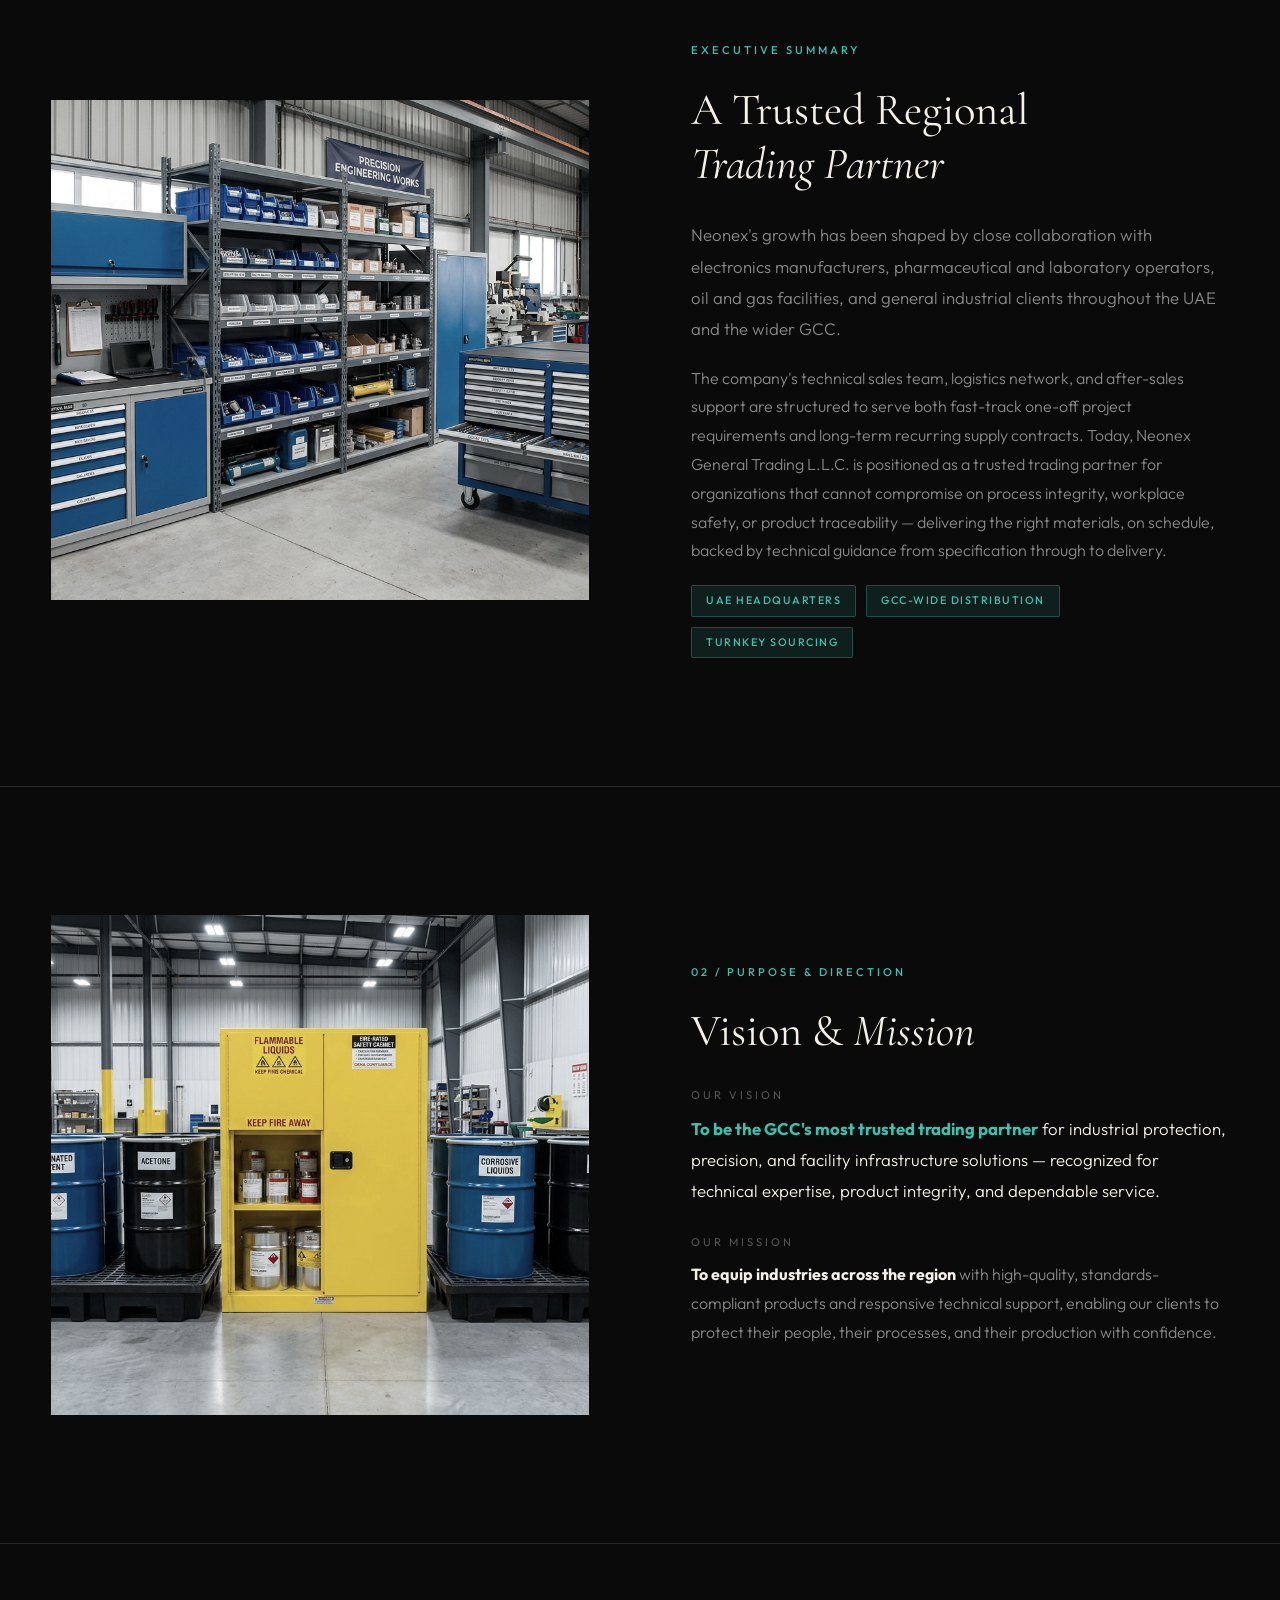
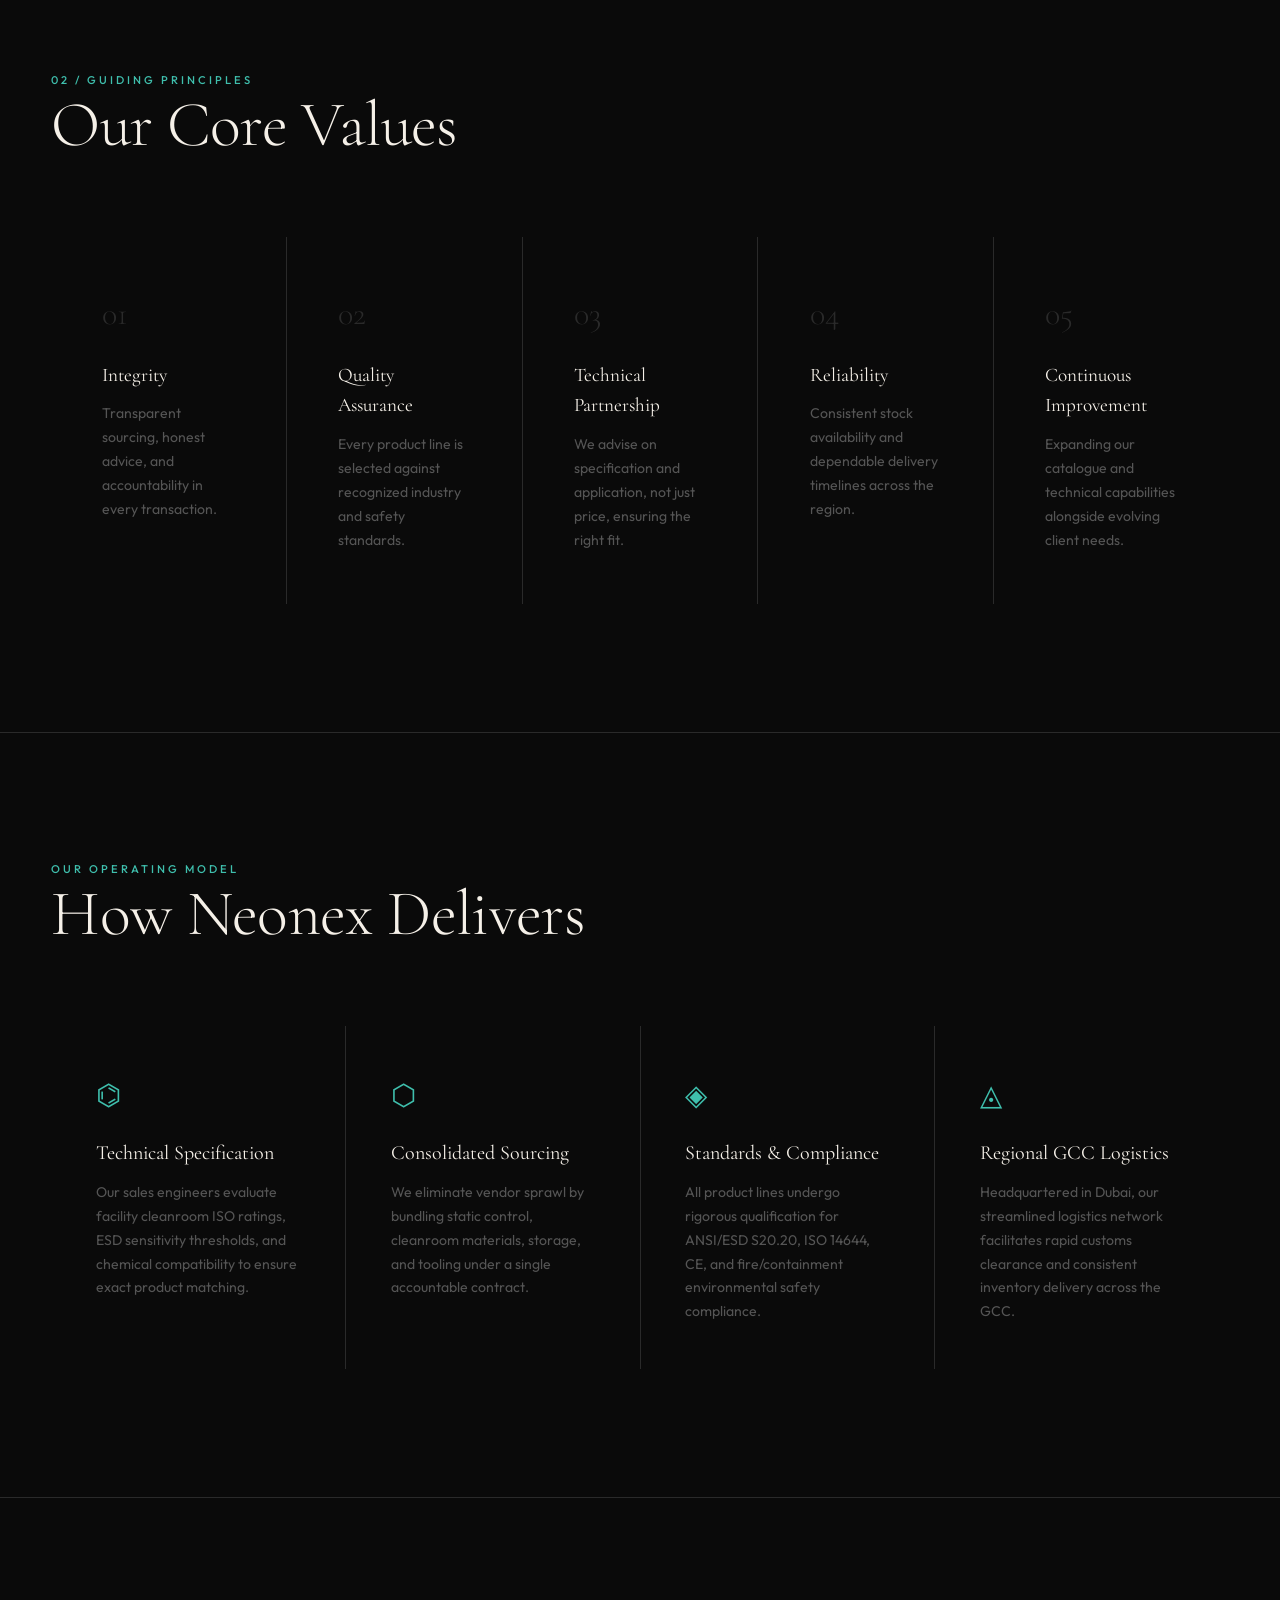
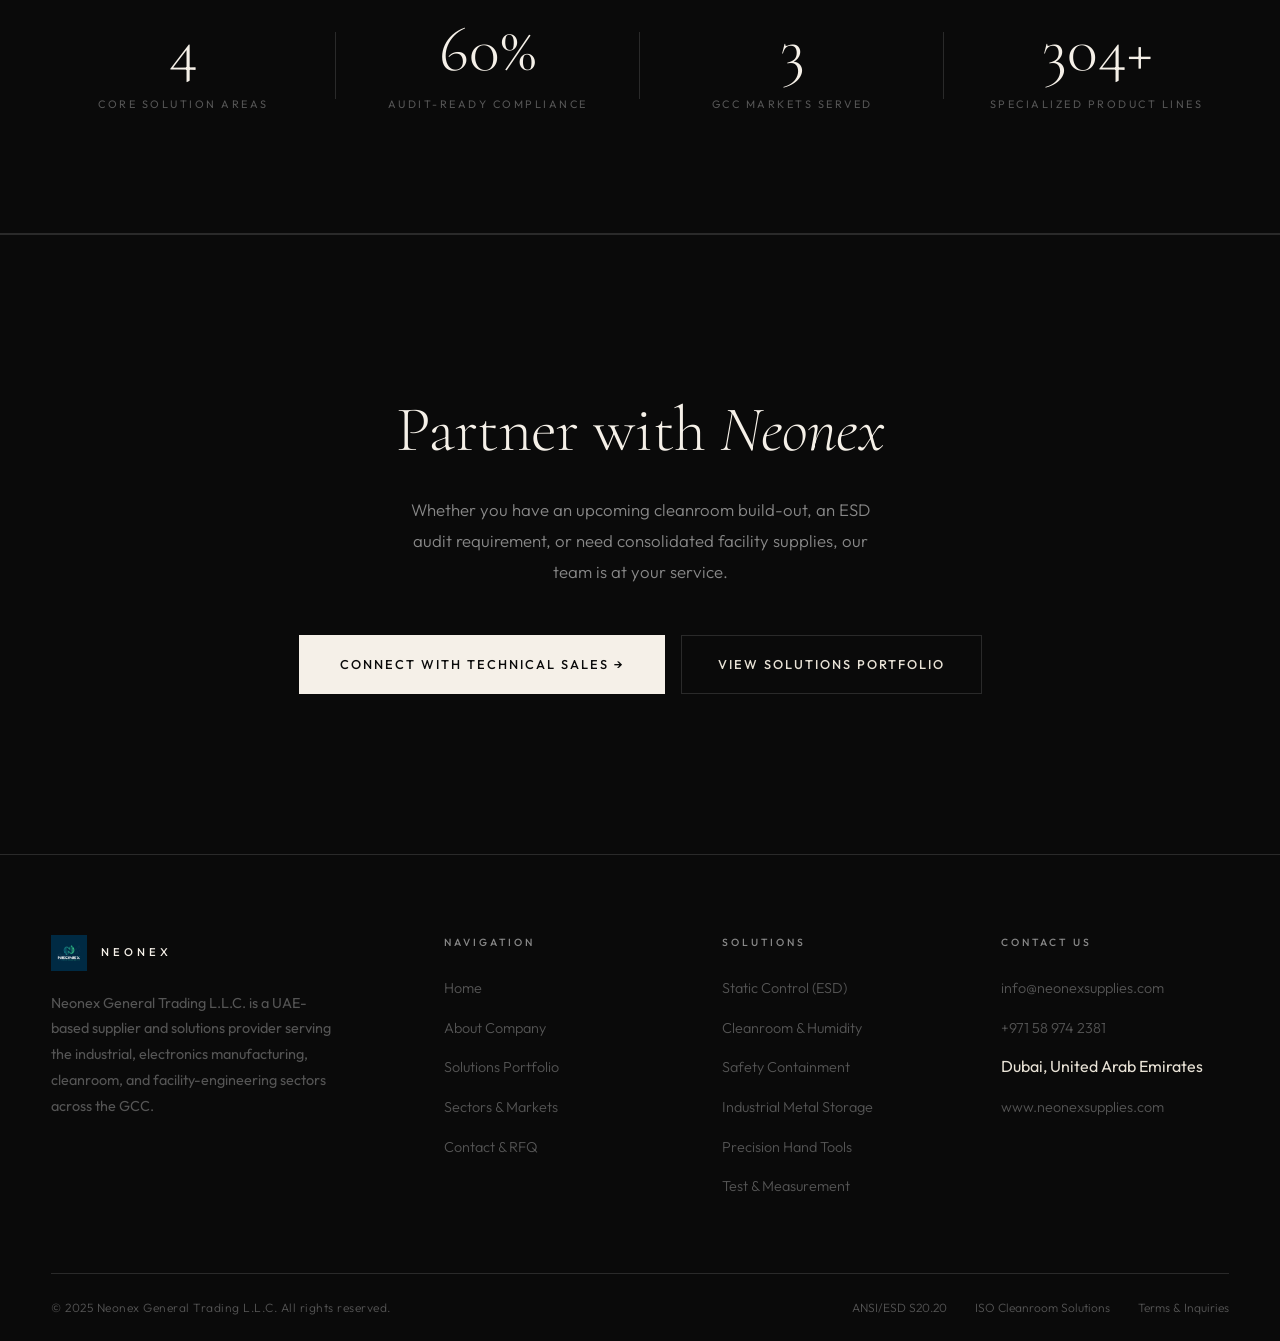
==== commit 827d37e1: "content" ====
--- a/about.html
+++ b/about.html
@@ -3,28 +3,28 @@
 <head>
   <meta charset="UTF-8">
   <meta name="viewport" content="width=device-width, initial-scale=1.0">
-  <meta name="description" content="About Neonex General Trading LLC — our story, mission, values, and the team behind a decade of global trading excellence.">
-  <title>About — Neonex</title>
+  <meta name="description" content="About Neonex General Trading L.L.C. — corporate overview, vision, mission, core values, and single-point procurement model for industrial protection and cleanroom solutions across the GCC.">
+  <title>About Us — Neonex Prime General Trading L.L.C.</title>
   <link rel="icon" type="image/jpeg" href="logo_neonex.jpeg">
   <link rel="stylesheet" href="css/style.css">
 </head>
 <body>
 
-  <!-- Nav -->
+  <!-- Navigation -->
   <nav class="nav">
     <div class="container">
       <div class="nav-inner">
         <a href="index.html" class="nav-logo">
-          <img src="logo_neonex.jpeg" alt="Neonex">
+          <img src="logo_neonex.jpeg" alt="Neonex General Trading L.L.C.">
           <span class="nav-logo-name">Neonex</span>
         </a>
         <div class="nav-links">
           <a href="index.html">Home</a>
           <a href="about.html" class="active">About</a>
-          <a href="services.html">Services</a>
-          <a href="markets.html">Markets</a>
-        </div>
-        <a href="contact.html" class="nav-contact">Contact</a>
+          <a href="services.html">Solutions</a>
+          <a href="markets.html">Sectors</a>
+        </div>
+        <a href="contact.html" class="nav-contact">Get in Touch</a>
         <button class="nav-toggle" aria-label="Menu">
           <span></span><span></span><span></span>
         </button>
@@ -41,173 +41,160 @@
         <span class="current">About</span>
       </div>
       <h1 class="heading-xl reveal">About <em class="serif italic">Neonex</em></h1>
-      <p class="body-lg page-header-desc reveal" data-delay="1">The story, the vision, and the people behind a decade of global trading excellence.</p>
+      <p class="body-lg page-header-desc reveal" data-delay="1">Engineering reliability into every industrial environment — connecting high-tech manufacturers, cleanrooms, and industrial facilities across the GCC with standards-compliant protection and infrastructure solutions.</p>
     </div>
   </header>
 
-  <!-- Our Story -->
+  <!-- Section 01: Corporate Overview & Executive Summary -->
   <section class="split">
     <div class="container">
       <div class="split-grid">
         <div class="split-image reveal">
-          <img src="assets/about-story.jpg" alt="Neonex Office">
+          <img src="assets/esd-cleanroom.jpg" alt="Neonex Cleanroom and Industrial Sourcing Facility">
         </div>
         <div class="split-content">
-          <p class="label reveal">Our Story</p>
-          <h2 class="heading-md reveal" data-delay="1">From vision to<br><em class="serif italic">global impact</em></h2>
-          <p class="body-lg reveal" data-delay="2">Neonex General Trading LLC was established with a bold vision: to redefine how international trade operates. From our beginnings in the bustling trade hub of the UAE, we've grown into a dynamic trading powerhouse connecting markets across the Middle East, Asia, Africa, and Europe.</p>
-          <p class="body-md reveal" data-delay="3">What started as a small trading desk has evolved into a full-service trading company with operations spanning over 50 countries, a diverse portfolio of commodities, and a reputation for unmatched reliability.</p>
-        </div>
-      </div>
-    </div>
-  </section>
-
-  <!-- Mission & Vision -->
+          <p class="label reveal">01 / Corporate Overview</p>
+          <h2 class="heading-md reveal" data-delay="1">Protecting Processes,<br><em class="serif italic">People & Production</em></h2>
+          <p class="body-lg reveal" data-delay="2">Neonex General Trading L.L.C. is a UAE-based supplier and solutions provider serving the industrial, electronics manufacturing, cleanroom, and facility-engineering sectors across the region. Built on a foundation of technical product knowledge and dependable sourcing, Neonex connects manufacturers, laboratories, and industrial facilities with the equipment and consumables they rely on to protect sensitive processes, safeguard personnel, and maintain uninterrupted production.</p>
+          <p class="body-md reveal" data-delay="3">The company operates as a single-point procurement partner, consolidating a wide catalogue of specialized product lines — from electrostatic discharge (ESD) control and cleanroom infrastructure to safety containment systems, industrial storage, precision tooling, and calibrated test instrumentation — under one accountable supply relationship. This consolidated model reduces vendor complexity for clients while ensuring every product category meets recognized industry and safety standards.</p>
+        </div>
+      </div>
+    </div>
+  </section>
+
+  <!-- Regional Reach & Position -->
   <section class="split" style="border-top: none;">
     <div class="container">
       <div class="split-grid" style="direction: rtl;">
         <div style="direction: ltr;" class="split-content">
-          <p class="label reveal">Our Purpose</p>
-          <h2 class="heading-md reveal" data-delay="1">Mission & <em class="serif italic">Vision</em></h2>
-          <p class="body-lg reveal" data-delay="2"><strong style="color: var(--cream);">Mission</strong> — To empower businesses worldwide by providing reliable, efficient, and transparent trading solutions that drive growth and create lasting value.</p>
-          <p class="body-md reveal" data-delay="3"><strong style="color: var(--cream);">Vision</strong> — To be recognized as the world's most trusted trading partner — known for innovation, integrity, and impact — connecting economies and building bridges that foster prosperity.</p>
+          <p class="label reveal">Executive Summary</p>
+          <h2 class="heading-md reveal" data-delay="1">A Trusted Regional<br><em class="serif italic">Trading Partner</em></h2>
+          <p class="body-lg reveal" data-delay="2">Neonex's growth has been shaped by close collaboration with electronics manufacturers, pharmaceutical and laboratory operators, oil and gas facilities, and general industrial clients throughout the UAE and the wider GCC.</p>
+          <p class="body-md reveal" data-delay="3">The company's technical sales team, logistics network, and after-sales support are structured to serve both fast-track one-off project requirements and long-term recurring supply contracts. Today, Neonex General Trading L.L.C. is positioned as a trusted trading partner for organizations that cannot compromise on process integrity, workplace safety, or product traceability — delivering the right materials, on schedule, backed by technical guidance from specification through to delivery.</p>
+          <div class="badge-row reveal" data-delay="4">
+            <span class="badge-pill">UAE Headquarters</span>
+            <span class="badge-pill">GCC-Wide Distribution</span>
+            <span class="badge-pill">Turnkey Sourcing</span>
+          </div>
         </div>
         <div style="direction: ltr;" class="split-image reveal" data-delay="1">
-          <img src="assets/service-supply.jpg" alt="Global Network">
-        </div>
-      </div>
-    </div>
-  </section>
-
-  <!-- Values -->
+          <img src="assets/industrial-cabinets.jpg" alt="Industrial Storage & Facility Infrastructure">
+        </div>
+      </div>
+    </div>
+  </section>
+
+  <!-- Section 02: Vision & Mission -->
+  <section class="split">
+    <div class="container">
+      <div class="split-grid">
+        <div class="split-image reveal">
+          <img src="assets/safety-containment.jpg" alt="Safety Containment and Facility Protection">
+        </div>
+        <div class="split-content">
+          <p class="label reveal">02 / Purpose & Direction</p>
+          <h2 class="heading-md reveal" data-delay="1">Vision & <em class="serif italic">Mission</em></h2>
+          
+          <div style="margin-bottom: 28px;">
+            <p class="label-muted" style="margin-bottom: 8px;">Our Vision</p>
+            <p class="body-lg" style="color: var(--warm-white);"><strong style="color: var(--accent);">To be the GCC's most trusted trading partner</strong> for industrial protection, precision, and facility infrastructure solutions — recognized for technical expertise, product integrity, and dependable service.</p>
+          </div>
+
+          <div>
+            <p class="label-muted" style="margin-bottom: 8px;">Our Mission</p>
+            <p class="body-md"><strong style="color: var(--warm-white);">To equip industries across the region</strong> with high-quality, standards-compliant products and responsive technical support, enabling our clients to protect their people, their processes, and their production with confidence.</p>
+          </div>
+        </div>
+      </div>
+    </div>
+  </section>
+
+  <!-- Section 02: Core Values (The 5 values from PDF) -->
   <section class="values">
     <div class="container">
-      <p class="label reveal">What We Stand For</p>
-      <h2 class="heading-lg reveal" data-delay="1">Core Values</h2>
-
-      <div class="values-grid">
+      <p class="label reveal">02 / Guiding Principles</p>
+      <h2 class="heading-lg reveal" data-delay="1">Our Core Values</h2>
+
+      <div class="values-grid-5">
         <div class="value-item reveal">
           <div class="value-num">01</div>
           <h3>Integrity</h3>
-          <p>We operate with the highest ethical standards, ensuring transparency and honesty in every interaction.</p>
+          <p>Transparent sourcing, honest advice, and accountability in every transaction.</p>
         </div>
         <div class="value-item reveal" data-delay="1">
           <div class="value-num">02</div>
-          <h3>Innovation</h3>
-          <p>We embrace technology and forward-thinking strategies to stay ahead in an evolving market landscape.</p>
+          <h3>Quality Assurance</h3>
+          <p>Every product line is selected against recognized industry and safety standards.</p>
         </div>
         <div class="value-item reveal" data-delay="2">
           <div class="value-num">03</div>
-          <h3>Excellence</h3>
-          <p>We pursue the highest quality in products, services, and customer experience — never settling for less.</p>
+          <h3>Technical Partnership</h3>
+          <p>We advise on specification and application, not just price, ensuring the right fit.</p>
         </div>
         <div class="value-item reveal" data-delay="3">
           <div class="value-num">04</div>
-          <h3>Sustainability</h3>
-          <p>We are committed to responsible trading practices that respect the environment and support communities.</p>
-        </div>
-      </div>
-    </div>
-  </section>
-
-  <!-- Timeline -->
-  <section class="timeline-section">
-    <div class="container">
-      <p class="label reveal">Our Journey</p>
-      <h2 class="heading-lg reveal" data-delay="1">Key Milestones</h2>
-
-      <div class="timeline">
-        <div class="timeline-item reveal">
-          <div class="timeline-year">2015</div>
-          <div class="timeline-content">
-            <h3>Foundation</h3>
-            <p>Neonex established in the UAE with a focus on commodity trading in the Middle East.</p>
-          </div>
-        </div>
-        <div class="timeline-item reveal" data-delay="1">
-          <div class="timeline-year">2017</div>
-          <div class="timeline-content">
-            <h3>International Expansion</h3>
-            <p>Operations expanded to South Asia and East Africa, establishing key partnerships.</p>
-          </div>
-        </div>
-        <div class="timeline-item reveal" data-delay="2">
-          <div class="timeline-year">2019</div>
-          <div class="timeline-content">
-            <h3>100th Client</h3>
-            <p>Celebrated 100 active partnerships and launched logistics management services.</p>
-          </div>
-        </div>
-        <div class="timeline-item reveal" data-delay="3">
-          <div class="timeline-year">2021</div>
-          <div class="timeline-content">
-            <h3>European Markets</h3>
-            <p>Entered the European trading landscape with major exchange and distributor partnerships.</p>
-          </div>
-        </div>
-        <div class="timeline-item reveal" data-delay="4">
-          <div class="timeline-year">2023</div>
-          <div class="timeline-content">
-            <h3>$500M Trade Volume</h3>
-            <p>Achieved cumulative $500M in trade volume with a team of 100+ professionals globally.</p>
-          </div>
-        </div>
-        <div class="timeline-item reveal" data-delay="5">
-          <div class="timeline-year">2024</div>
-          <div class="timeline-content">
-            <h3>Digital Transformation</h3>
-            <p>Launched AI-powered analytics and real-time supply chain monitoring platform.</p>
-          </div>
-        </div>
-      </div>
-    </div>
-  </section>
-
-  <!-- Team -->
+          <h3>Reliability</h3>
+          <p>Consistent stock availability and dependable delivery timelines across the region.</p>
+        </div>
+        <div class="value-item reveal" data-delay="4">
+          <div class="value-num">05</div>
+          <h3>Continuous Improvement</h3>
+          <p>Expanding our catalogue and technical capabilities alongside evolving client needs.</p>
+        </div>
+      </div>
+    </div>
+  </section>
+
+  <!-- Sourcing Model & Technical Capabilities -->
   <section class="team">
     <div class="container">
-      <p class="label reveal">Our People</p>
-      <h2 class="heading-lg reveal" data-delay="1">Leadership</h2>
-
-      <div class="team-grid">
-        <div class="team-member reveal">
-          <img src="assets/team-ceo.jpg" alt="CEO" class="team-photo" onerror="this.style.background='var(--charcoal)'; this.style.filter='none'; this.src='[data-uri]';">
-          <h3>Mohammed Al-Rashid</h3>
-          <p>Chief Executive Officer</p>
-        </div>
-        <div class="team-member reveal" data-delay="1">
-          <img src="assets/team-coo.jpg" alt="COO" class="team-photo" onerror="this.style.background='var(--charcoal)'; this.style.filter='none'; this.src='[data-uri]';">
-          <h3>Elena Vasquez</h3>
-          <p>Chief Operations Officer</p>
-        </div>
-        <div class="team-member reveal" data-delay="2">
-          <img src="assets/team-cfo.jpg" alt="CFO" class="team-photo" onerror="this.style.background='var(--charcoal)'; this.style.filter='none'; this.src='[data-uri]';">
-          <h3>David Chen</h3>
-          <p>Chief Financial Officer</p>
-        </div>
-      </div>
-    </div>
-  </section>
-
-  <!-- Numbers -->
+      <p class="label reveal">Our Operating Model</p>
+      <h2 class="heading-lg reveal" data-delay="1">How Neonex Delivers</h2>
+
+      <div class="capability-grid">
+        <div class="capability-card reveal">
+          <span class="capability-icon">⌬</span>
+          <h3>Technical Specification</h3>
+          <p>Our sales engineers evaluate facility cleanroom ISO ratings, ESD sensitivity thresholds, and chemical compatibility to ensure exact product matching.</p>
+        </div>
+        <div class="capability-card reveal" data-delay="1">
+          <span class="capability-icon">⬡</span>
+          <h3>Consolidated Sourcing</h3>
+          <p>We eliminate vendor sprawl by bundling static control, cleanroom materials, storage, and tooling under a single accountable contract.</p>
+        </div>
+        <div class="capability-card reveal" data-delay="2">
+          <span class="capability-icon">◈</span>
+          <h3>Standards & Compliance</h3>
+          <p>All product lines undergo rigorous qualification for ANSI/ESD S20.20, ISO 14644, CE, and fire/containment environmental safety compliance.</p>
+        </div>
+        <div class="capability-card reveal" data-delay="3">
+          <span class="capability-icon">◬</span>
+          <h3>Regional GCC Logistics</h3>
+          <p>Headquartered in Dubai, our streamlined logistics network facilitates rapid customs clearance and consistent inventory delivery across the GCC.</p>
+        </div>
+      </div>
+    </div>
+  </section>
+
+  <!-- Key Figures -->
   <section class="numbers">
     <div class="container">
       <div class="numbers-grid">
         <div class="number-item reveal">
-          <div class="number-value"><span data-count="50" data-suffix="+">0</span></div>
-          <div class="number-label">Countries</div>
+          <div class="number-value"><span data-count="7">0</span></div>
+          <div class="number-label">Core Solution Areas</div>
         </div>
         <div class="number-item reveal" data-delay="1">
-          <div class="number-value"><span data-count="100" data-suffix="+">0</span></div>
-          <div class="number-label">Team Members</div>
+          <div class="number-value"><span data-count="100" data-suffix="%">0</span></div>
+          <div class="number-label">Audit-Ready Compliance</div>
         </div>
         <div class="number-item reveal" data-delay="2">
-          <div class="number-value"><span data-count="1200" data-suffix="+">0</span></div>
-          <div class="number-label">Clients</div>
+          <div class="number-value"><span data-count="6">0</span></div>
+          <div class="number-label">GCC Markets Served</div>
         </div>
         <div class="number-item reveal" data-delay="3">
-          <div class="number-value"><span data-count="15000" data-suffix="+">0</span></div>
-          <div class="number-label">Shipments</div>
+          <div class="number-value"><span data-count="500" data-suffix="+">0</span></div>
+          <div class="number-label">Specialized Product Lines</div>
         </div>
       </div>
     </div>
@@ -216,10 +203,11 @@
   <!-- CTA -->
   <section class="cta">
     <div class="container">
-      <h2 class="heading-lg cta-title reveal">Join the <em class="serif italic">Neonex</em> network</h2>
-      <p class="body-lg cta-sub reveal" data-delay="1">Whether you're a supplier, buyer, or logistics partner — let's build something great together.</p>
-      <div class="reveal" data-delay="2">
-        <a href="contact.html" class="btn btn-primary">Partner With Us →</a>
+      <h2 class="heading-lg cta-title reveal">Partner with <em class="serif italic">Neonex</em></h2>
+      <p class="body-lg cta-sub reveal" data-delay="1">Whether you have an upcoming cleanroom build-out, an ESD audit requirement, or need consolidated facility supplies, our team is at your service.</p>
+      <div class="reveal" data-delay="2" style="display: flex; gap: 16px; justify-content: center; flex-wrap: wrap;">
+        <a href="contact.html" class="btn btn-primary">Connect with Technical Sales →</a>
+        <a href="services.html" class="btn btn-ghost">View Solutions Portfolio</a>
       </div>
     </div>
   </section>
@@ -230,44 +218,48 @@
       <div class="footer-top">
         <div class="footer-brand">
           <a href="index.html" class="nav-logo">
-            <img src="logo_neonex.jpeg" alt="Neonex" style="height: 36px;">
+            <img src="logo_neonex.jpeg" alt="Neonex General Trading L.L.C." style="height: 36px;">
             <span class="nav-logo-name">Neonex</span>
           </a>
-          <p>Connecting businesses to opportunities across continents.</p>
+          <p>Neonex General Trading L.L.C. is a UAE-based supplier and solutions provider serving the industrial, electronics manufacturing, cleanroom, and facility-engineering sectors across the GCC.</p>
         </div>
         <div class="footer-col">
           <h4>Navigation</h4>
           <ul>
             <li><a href="index.html">Home</a></li>
-            <li><a href="about.html">About</a></li>
-            <li><a href="services.html">Services</a></li>
-            <li><a href="markets.html">Markets</a></li>
-            <li><a href="contact.html">Contact</a></li>
+            <li><a href="about.html">About Company</a></li>
+            <li><a href="services.html">Solutions Portfolio</a></li>
+            <li><a href="markets.html">Sectors & Markets</a></li>
+            <li><a href="contact.html">Contact & RFQ</a></li>
           </ul>
         </div>
         <div class="footer-col">
-          <h4>Services</h4>
+          <h4>Solutions</h4>
           <ul>
-            <li><a href="services.html">Commodity Trading</a></li>
-            <li><a href="services.html">Logistics</a></li>
-            <li><a href="services.html">Supply Chain</a></li>
-            <li><a href="services.html">Trade Finance</a></li>
+            <li><a href="services.html#esd">Static Control (ESD)</a></li>
+            <li><a href="services.html#cleanroom">Cleanroom & Humidity</a></li>
+            <li><a href="services.html#safety">Safety Containment</a></li>
+            <li><a href="services.html#cabinets">Industrial Metal Storage</a></li>
+            <li><a href="services.html#tools">Precision Hand Tools</a></li>
+            <li><a href="services.html#test">Test & Measurement</a></li>
           </ul>
         </div>
         <div class="footer-col">
-          <h4>Contact</h4>
+          <h4>Contact Us</h4>
           <ul>
-            <li><a href="mailto:info@neonextrading.com">info@neonextrading.com</a></li>
-            <li><a href="#">+971 XX XXX XXXX</a></li>
-            <li><a href="#">Business Bay, Dubai</a></li>
+            <li><a href="mailto:info@neonexsupplies.com">info@neonexsupplies.com</a></li>
+            <li><a href="tel:+971589742381">+971 58 974 2381</a></li>
+            <li><span>Dubai, United Arab Emirates</span></li>
+            <li><a href="https://www.neonexsupplies.com" target="_blank" rel="noopener">www.neonexsupplies.com</a></li>
           </ul>
         </div>
       </div>
       <div class="footer-bottom">
-        <p>© 2024 Neonex General Trading LLC</p>
+        <p>© 2025 Neonex General Trading L.L.C. All rights reserved.</p>
         <div class="footer-bottom-links">
-          <a href="#">Privacy</a>
-          <a href="#">Terms</a>
+          <a href="services.html">ANSI/ESD S20.20</a>
+          <a href="services.html">ISO Cleanroom Solutions</a>
+          <a href="contact.html">Terms & Inquiries</a>
         </div>
       </div>
     </div>
--- a/css/style.css
+++ b/css/style.css
@@ -1629,6 +1629,88 @@
   .footer-top { grid-template-columns: 1fr; }
   .team-grid { grid-template-columns: 1fr; }
   .values-grid { grid-template-columns: 1fr; }
+  .values-grid-5 { grid-template-columns: 1fr; }
+  .capability-grid { grid-template-columns: 1fr; }
   .process-steps { grid-template-columns: 1fr; }
   .form-row { grid-template-columns: 1fr; }
 }
+
+/* ---------- STANDARDS & BADGES ---------- */
+.badge-row {
+  display: flex;
+  flex-wrap: wrap;
+  gap: 10px;
+  margin-top: 20px;
+}
+
+.badge-pill {
+  font-family: var(--sans);
+  font-size: 0.68rem;
+  letter-spacing: 1.5px;
+  text-transform: uppercase;
+  color: var(--accent);
+  background: var(--accent-dim);
+  border: 1px solid rgba(63, 191, 173, 0.3);
+  padding: 6px 14px;
+  border-radius: 2px;
+  font-weight: 500;
+  display: inline-flex;
+  align-items: center;
+  gap: 6px;
+}
+
+/* ---------- 5-VALUES GRID ---------- */
+.values-grid-5 {
+  display: grid;
+  grid-template-columns: repeat(auto-fit, minmax(220px, 1fr));
+  gap: 1px;
+  background: var(--dark-grey);
+  margin-top: clamp(50px, 6vw, 80px);
+}
+
+/* ---------- CAPABILITY / INFRASTRUCTURE CARDS ---------- */
+.capability-grid {
+  display: grid;
+  grid-template-columns: repeat(4, 1fr);
+  gap: 1px;
+  background: var(--dark-grey);
+  margin-top: clamp(50px, 6vw, 80px);
+}
+
+.capability-card {
+  background: var(--black);
+  padding: clamp(32px, 3.5vw, 48px);
+  transition: background 0.5s var(--ease);
+}
+
+.capability-card:hover {
+  background: var(--off-black);
+}
+
+.capability-icon {
+  font-size: 1.8rem;
+  color: var(--accent);
+  margin-bottom: 20px;
+  display: block;
+  font-style: normal;
+}
+
+.capability-card h3 {
+  font-family: var(--serif);
+  font-size: 1.25rem;
+  font-weight: 400;
+  color: var(--warm-white);
+  margin-bottom: 12px;
+}
+
+.capability-card p {
+  font-size: 0.88rem;
+  color: var(--mid-grey);
+  line-height: 1.7;
+}
+
+@media (max-width: 1024px) {
+  .values-grid-5 { grid-template-columns: repeat(2, 1fr); }
+  .capability-grid { grid-template-columns: repeat(2, 1fr); }
+}
+
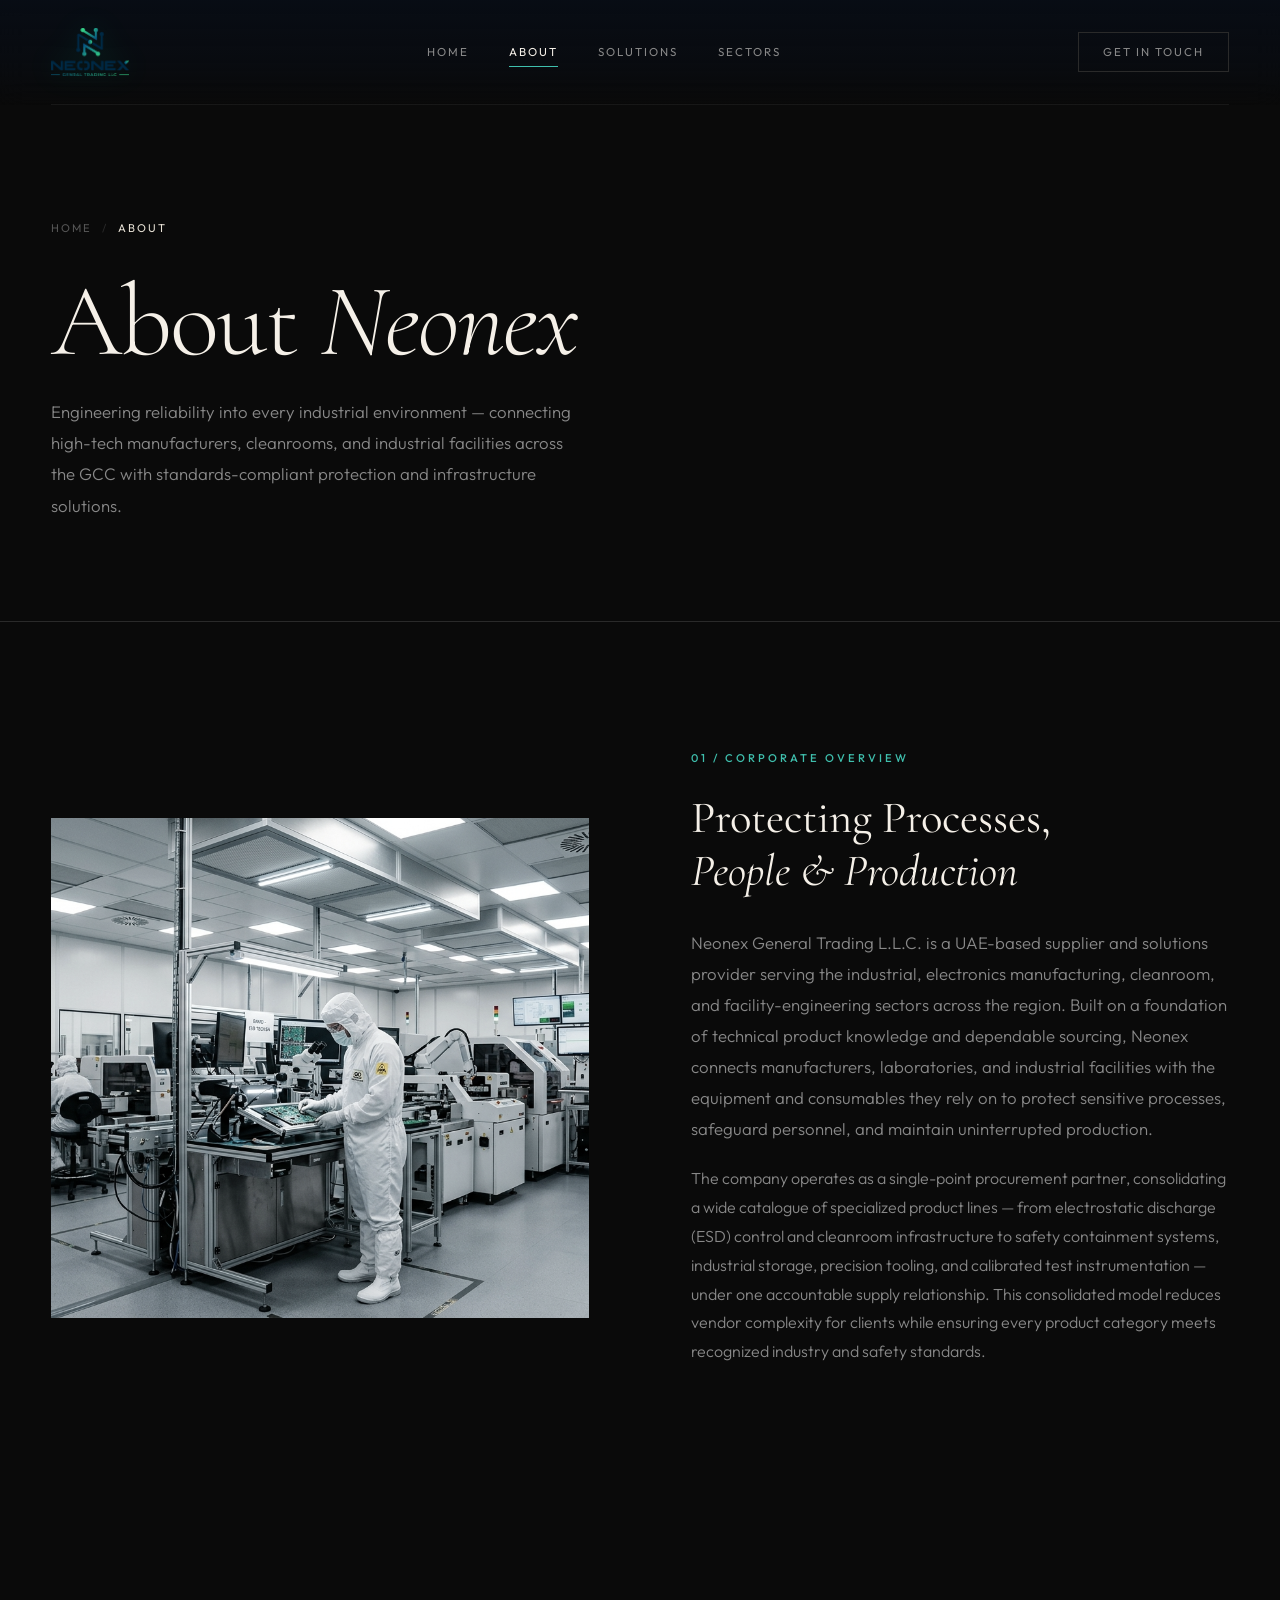
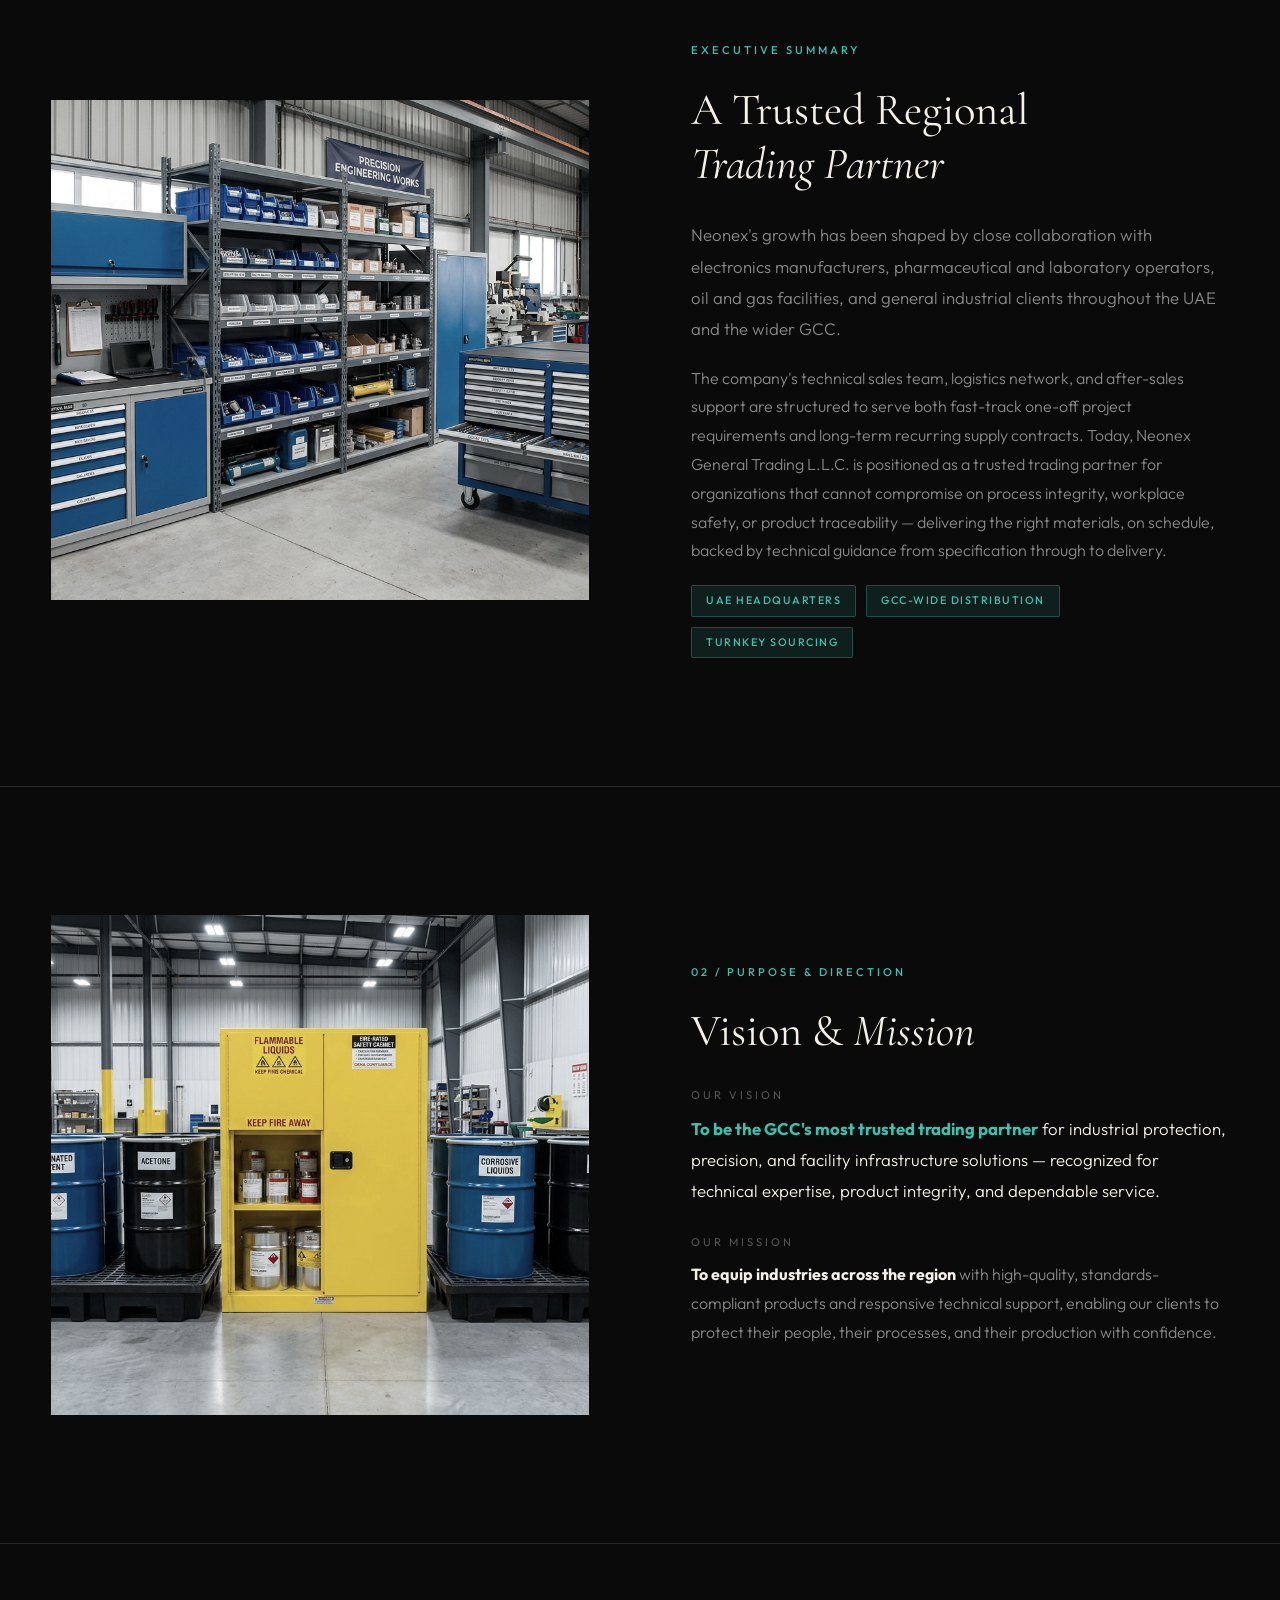
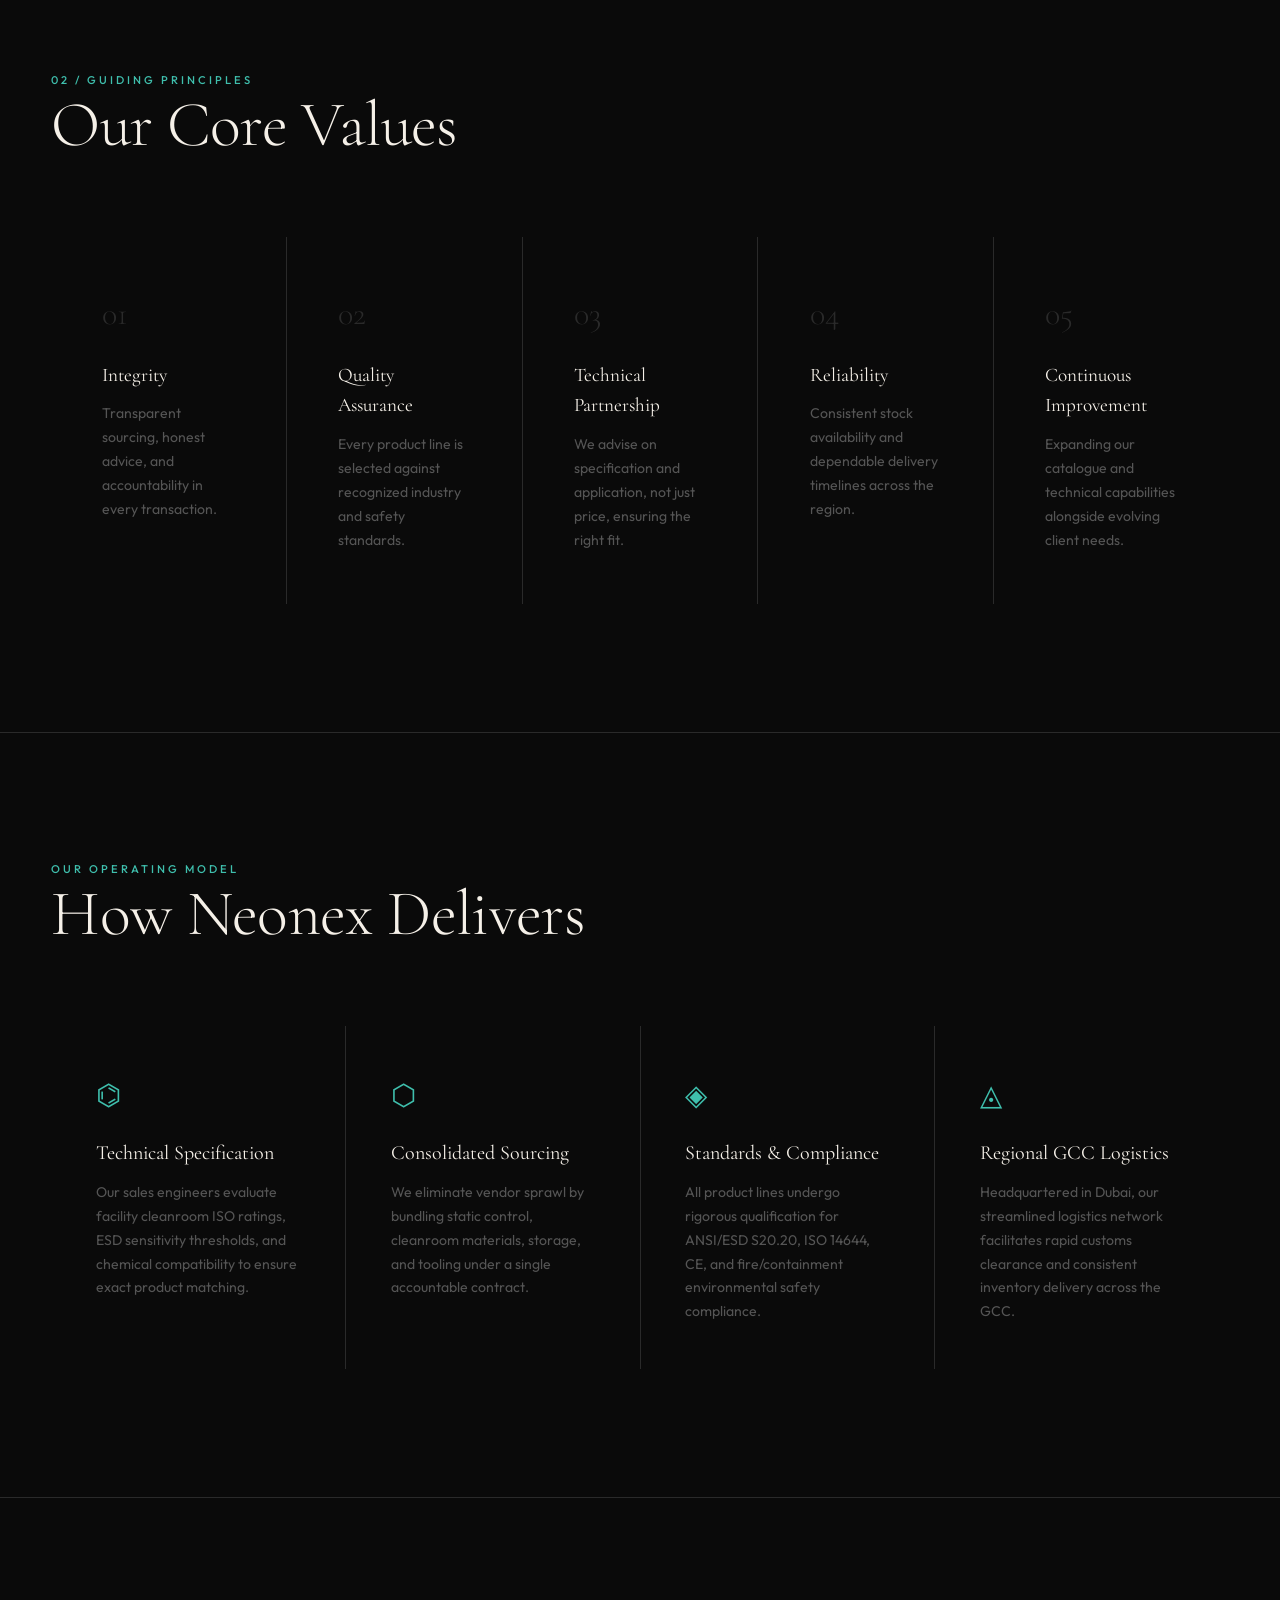
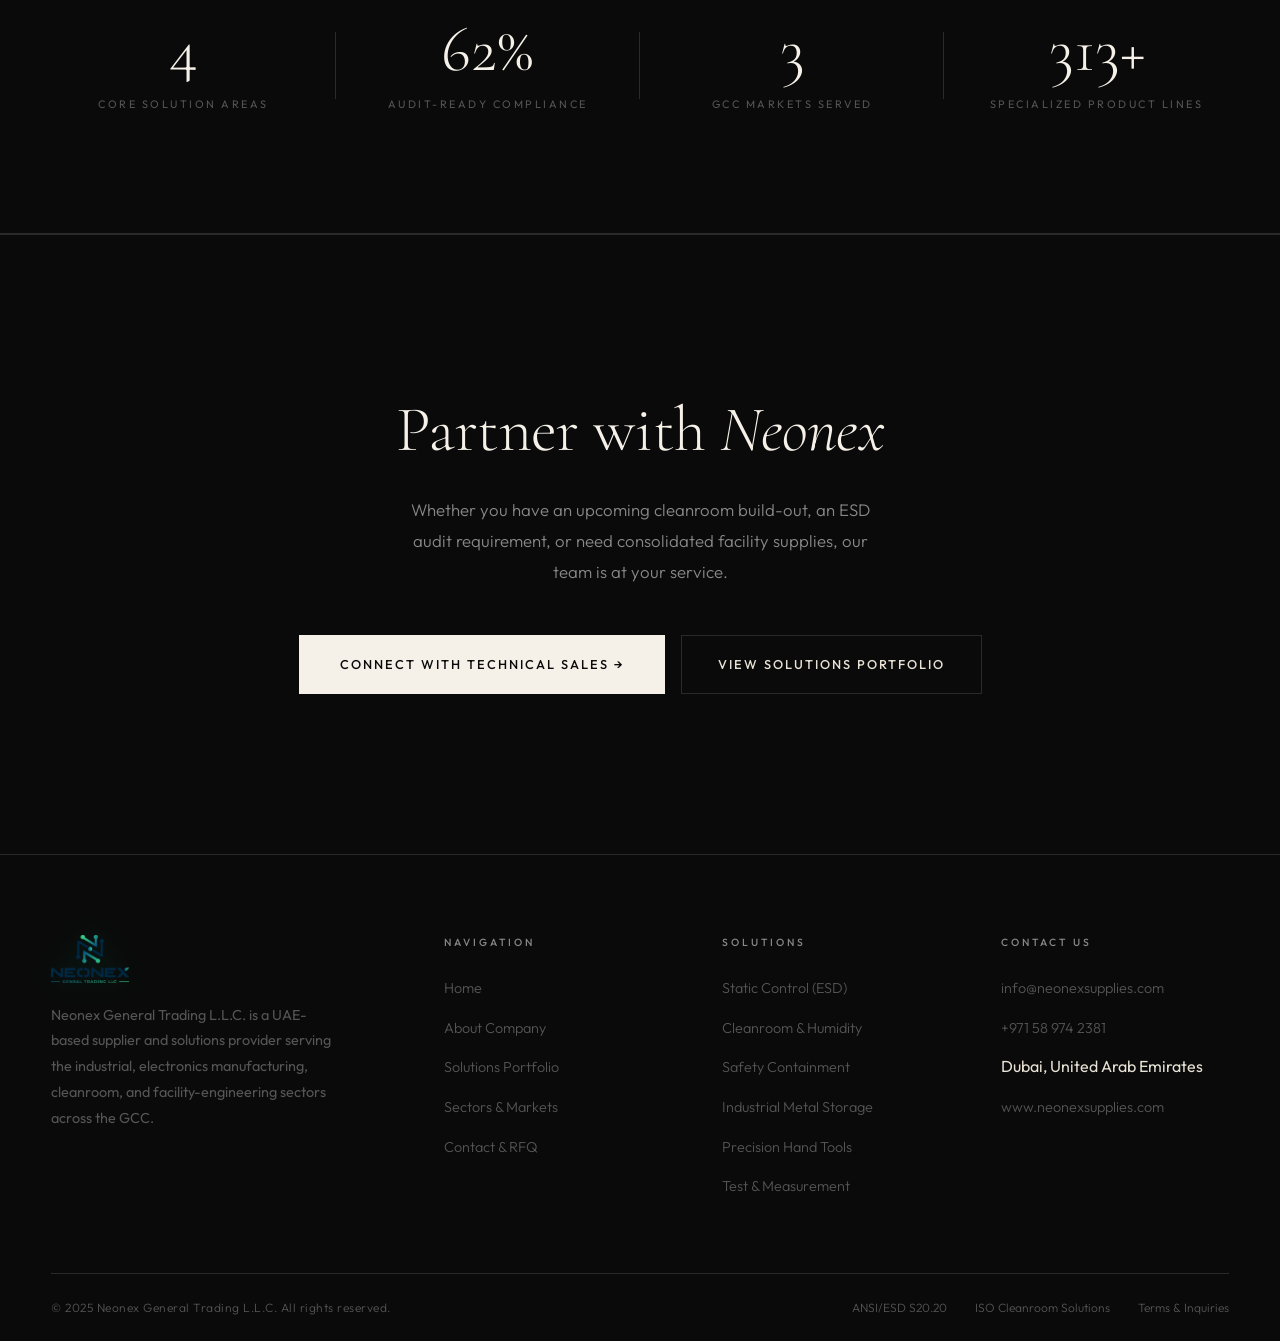
==== commit 47e8bf9a: "logo updated" ====
--- a/about.html
+++ b/about.html
@@ -5,7 +5,7 @@
   <meta name="viewport" content="width=device-width, initial-scale=1.0">
   <meta name="description" content="About Neonex General Trading L.L.C. — corporate overview, vision, mission, core values, and single-point procurement model for industrial protection and cleanroom solutions across the GCC.">
   <title>About Us — Neonex Prime General Trading L.L.C.</title>
-  <link rel="icon" type="image/jpeg" href="logo_neonex.jpeg">
+  <link rel="icon" type="image/png" href="assets/neonex-logo.png">
   <link rel="stylesheet" href="css/style.css">
 </head>
 <body>
@@ -15,8 +15,8 @@
     <div class="container">
       <div class="nav-inner">
         <a href="index.html" class="nav-logo">
-          <img src="logo_neonex.jpeg" alt="Neonex General Trading L.L.C.">
-          <span class="nav-logo-name">Neonex</span>
+          <img src="assets/neonex-logo.png" alt="Neonex General Trading L.L.C.">
+          <span class="nav-logo-name sr-only">Neonex</span>
         </a>
         <div class="nav-links">
           <a href="index.html">Home</a>
@@ -218,8 +218,8 @@
       <div class="footer-top">
         <div class="footer-brand">
           <a href="index.html" class="nav-logo">
-            <img src="logo_neonex.jpeg" alt="Neonex General Trading L.L.C." style="height: 36px;">
-            <span class="nav-logo-name">Neonex</span>
+            <img src="assets/neonex-logo.png" alt="Neonex General Trading L.L.C." style="height: 48px;">
+            <span class="nav-logo-name sr-only">Neonex</span>
           </a>
           <p>Neonex General Trading L.L.C. is a UAE-based supplier and solutions provider serving the industrial, electronics manufacturing, cleanroom, and facility-engineering sectors across the GCC.</p>
         </div>
--- a/css/style.css
+++ b/css/style.css
@@ -238,13 +238,17 @@
   width: 100%;
   z-index: 100;
   padding: 0;
-  transition: background 0.5s var(--ease), padding 0.5s var(--ease);
+  background: linear-gradient(180deg, rgba(8, 13, 22, 0.88) 0%, rgba(8, 13, 22, 0.5) 60%, transparent 100%);
+  backdrop-filter: blur(14px);
+  -webkit-backdrop-filter: blur(14px);
+  transition: background 0.4s var(--ease), padding 0.4s var(--ease), box-shadow 0.4s var(--ease);
 }
 
 .nav.scrolled {
-  background: rgba(10, 10, 10, 0.92);
-  backdrop-filter: blur(30px);
-  -webkit-backdrop-filter: blur(30px);
+  background: rgba(8, 13, 22, 0.96);
+  backdrop-filter: blur(24px);
+  -webkit-backdrop-filter: blur(24px);
+  box-shadow: 0 10px 30px rgba(0, 0, 0, 0.5);
 }
 
 .nav-inner {
@@ -264,21 +268,29 @@
 .nav-logo {
   display: flex;
   align-items: center;
-  gap: 14px;
+  gap: 12px;
+  text-decoration: none;
 }
 
 .nav-logo img {
-  height: 38px;
+  height: 48px;
   width: auto;
+  display: block;
+  filter: drop-shadow(0 0 14px rgba(0, 229, 163, 0.16));
+  transition: transform 0.3s ease, filter 0.3s ease, height 0.3s ease;
+}
+
+.nav.scrolled .nav-logo img {
+  height: 40px;
+}
+
+.nav-logo:hover img {
+  transform: scale(1.03);
+  filter: drop-shadow(0 0 20px rgba(0, 229, 163, 0.32));
 }
 
 .nav-logo-name {
-  font-family: var(--sans);
-  font-size: 0.7rem;
-  font-weight: 500;
-  letter-spacing: 4px;
-  text-transform: uppercase;
-  color: var(--warm-white);
+  display: none;
 }
 
 .nav-links {
@@ -352,105 +364,593 @@
 .nav-toggle.open span:nth-child(2) { opacity: 0; }
 .nav-toggle.open span:nth-child(3) { transform: rotate(-45deg) translate(5px, -5px); }
 
-/* ---------- HERO ---------- */
+/* ---------- HERO REDESIGN ---------- */
 .hero {
   min-height: 100vh;
+  position: relative;
   display: flex;
   flex-direction: column;
-  justify-content: flex-end;
-  padding: 0 0 clamp(60px, 10vh, 120px);
-  position: relative;
+  justify-content: space-between;
+  padding-top: clamp(120px, 14vh, 160px);
+  padding-bottom: clamp(32px, 4vh, 48px);
   overflow: hidden;
+  background: #070c14;
 }
 
 .hero-bg {
   position: absolute;
   inset: 0;
   z-index: 0;
+  pointer-events: none;
 }
 
 .hero-bg img {
   width: 100%;
   height: 100%;
   object-fit: cover;
-  opacity: 0.2;
-  filter: saturate(0.3);
+  opacity: 0.32;
+  filter: contrast(1.15) brightness(0.9) saturate(0.8);
+}
+
+.hero-grid-pattern {
+  position: absolute;
+  inset: 0;
+  background-image: radial-gradient(rgba(0, 229, 163, 0.14) 1px, transparent 1px);
+  background-size: 38px 38px;
+  mask-image: radial-gradient(ellipse at 65% 45%, black 30%, transparent 85%);
+  -webkit-mask-image: radial-gradient(ellipse at 65% 45%, black 30%, transparent 85%);
+  opacity: 0.7;
+}
+
+.hero-radial-glow {
+  position: absolute;
+  border-radius: 50%;
+  pointer-events: none;
+  filter: blur(60px);
+}
+
+.hero-radial-glow.glow-1 {
+  top: 10%;
+  right: 5%;
+  width: 650px;
+  height: 650px;
+  background: radial-gradient(circle, rgba(0, 229, 163, 0.16) 0%, rgba(0, 194, 255, 0.05) 45%, transparent 70%);
+}
+
+.hero-radial-glow.glow-2 {
+  bottom: 0%;
+  left: -5%;
+  width: 550px;
+  height: 550px;
+  background: radial-gradient(circle, rgba(0, 128, 255, 0.1) 0%, transparent 60%);
 }
 
 .hero-overlay {
   position: absolute;
   inset: 0;
-  background: linear-gradient(180deg,
-    rgba(10,10,10,0.4) 0%,
-    rgba(10,10,10,0.6) 40%,
-    rgba(10,10,10,0.95) 100%
+  background: linear-gradient(135deg,
+    rgba(7, 12, 20, 0.95) 0%,
+    rgba(7, 12, 20, 0.82) 48%,
+    rgba(7, 12, 20, 0.94) 100%
   );
   z-index: 1;
-}
-
-.hero-content {
+  pointer-events: none;
+}
+
+.hero-container {
   position: relative;
   z-index: 2;
-}
-
-.hero-label {
-  margin-bottom: 32px;
-}
-
-.hero-title {
-  margin-bottom: 40px;
-}
-
-.hero-title em {
-  font-style: italic;
-  font-weight: 300;
-  color: var(--accent);
-}
-
-.hero-bottom {
-  display: flex;
-  align-items: flex-end;
+  display: flex;
+  flex-direction: column;
   justify-content: space-between;
-  gap: 40px;
-  margin-top: 20px;
-}
-
-.hero-description {
-  max-width: 440px;
-}
-
-.hero-scroll {
-  display: flex;
+  flex: 1;
+  width: 100%;
+}
+
+.hero-main-layout {
+  display: grid;
+  grid-template-columns: 1.15fr 0.85fr;
+  gap: clamp(36px, 5vw, 70px);
+  align-items: center;
+  margin: auto 0;
+  padding: 10px 0 20px;
+}
+
+/* Left: Lead Content */
+.hero-lead {
+  max-width: 680px;
+}
+
+.hero-status-pill {
+  display: inline-flex;
+  align-items: center;
+  gap: 10px;
+  padding: 8px 18px;
+  background: rgba(0, 229, 163, 0.07);
+  border: 1px solid rgba(0, 229, 163, 0.28);
+  border-radius: 100px;
+  margin-bottom: 26px;
+  backdrop-filter: blur(12px);
+  -webkit-backdrop-filter: blur(12px);
+  box-shadow: 0 4px 16px rgba(0, 229, 163, 0.08);
+}
+
+.pulse-indicator {
+  position: relative;
+  width: 8px;
+  height: 8px;
+  display: flex;
+  align-items: center;
+  justify-content: center;
+}
+
+.pulse-core {
+  width: 8px;
+  height: 8px;
+  background: #00e5a3;
+  border-radius: 50%;
+  box-shadow: 0 0 10px #00e5a3;
+}
+
+.pulse-ring {
+  position: absolute;
+  inset: -4px;
+  border: 1.5px solid #00e5a3;
+  border-radius: 50%;
+  animation: pulse-ring 2.2s cubic-bezier(0.25, 0.46, 0.45, 0.94) infinite;
+}
+
+@keyframes pulse-ring {
+  0% { transform: scale(0.6); opacity: 1; }
+  100% { transform: scale(2.4); opacity: 0; }
+}
+
+.status-title {
+  font-family: var(--sans);
+  font-size: 0.7rem;
+  font-weight: 600;
+  letter-spacing: 2px;
+  text-transform: uppercase;
+  color: #00e5a3;
+}
+
+.status-sep {
+  color: rgba(255, 255, 255, 0.2);
+  font-size: 0.75rem;
+}
+
+.status-sub {
+  font-family: var(--sans);
+  font-size: 0.68rem;
+  font-weight: 400;
+  letter-spacing: 1.5px;
+  text-transform: uppercase;
+  color: var(--warm-white);
+}
+
+.hero-headline {
+  font-family: var(--sans);
+  font-size: clamp(2.5rem, 4.6vw, 4.5rem);
+  font-weight: 700;
+  line-height: 1.08;
+  letter-spacing: -0.035em;
+  color: var(--warm-white);
+  margin-bottom: 22px;
+}
+
+.hero-headline-accent {
+  display: block;
+  font-weight: 300;
+  background: linear-gradient(135deg, #ffffff 0%, #00e5a3 45%, #38bdf8 100%);
+  -webkit-background-clip: text;
+  -webkit-text-fill-color: transparent;
+  margin-top: 6px;
+  filter: drop-shadow(0 0 35px rgba(0, 229, 163, 0.25));
+}
+
+.hero-lead-text {
+  font-size: clamp(1rem, 1.25vw, 1.15rem);
+  font-weight: 300;
+  line-height: 1.8;
+  color: #9cb0c6;
+  max-width: 580px;
+  margin-bottom: 34px;
+}
+
+.hero-actions-row {
+  display: flex;
+  align-items: center;
+  gap: 16px;
+  flex-wrap: wrap;
+  margin-bottom: 34px;
+}
+
+.btn-hero-action {
+  display: inline-flex;
   align-items: center;
   gap: 12px;
-  color: var(--mid-grey);
+  font-family: var(--sans);
+  font-size: 0.8rem;
+  letter-spacing: 1.5px;
+  text-transform: uppercase;
+  padding: 17px 32px;
+  border-radius: 4px;
+  cursor: pointer;
+  transition: all 0.35s var(--ease);
+  position: relative;
+  text-decoration: none;
+}
+
+.btn-hero-action.primary {
+  font-weight: 600;
+  background: linear-gradient(135deg, #00e5a3 0%, #00d2c4 100%);
+  color: #070d14;
+  border: 1px solid rgba(255, 255, 255, 0.3);
+  box-shadow: 0 4px 24px rgba(0, 229, 163, 0.35);
+}
+
+.btn-hero-action.primary:hover {
+  transform: translateY(-2px);
+  box-shadow: 0 8px 34px rgba(0, 229, 163, 0.6);
+  background: linear-gradient(135deg, #2dfdc0 0%, #00e5a3 100%);
+}
+
+.btn-hero-action.primary .btn-arrow {
+  transition: transform 0.3s ease;
+}
+
+.btn-hero-action.primary:hover .btn-arrow {
+  transform: translateX(4px);
+}
+
+.btn-hero-action.secondary {
+  font-weight: 500;
+  background: rgba(255, 255, 255, 0.03);
+  color: var(--warm-white);
+  border: 1px solid rgba(255, 255, 255, 0.16);
+  backdrop-filter: blur(12px);
+  -webkit-backdrop-filter: blur(12px);
+}
+
+.btn-hero-action.secondary:hover {
+  background: rgba(0, 229, 163, 0.08);
+  border-color: rgba(0, 229, 163, 0.5);
+  color: #00e5a3;
+  transform: translateY(-2px);
+}
+
+.hero-proof-strip {
+  display: flex;
+  flex-wrap: wrap;
+  gap: 18px 24px;
+}
+
+.proof-chip {
+  display: inline-flex;
+  align-items: center;
+  gap: 8px;
+  font-size: 0.76rem;
+  color: #8da2ba;
+  font-weight: 400;
+  letter-spacing: 0.4px;
+}
+
+.proof-chip svg {
+  flex-shrink: 0;
+}
+
+/* Right: Interactive Console Box */
+.hero-interactive-deck {
+  width: 100%;
+}
+
+.console-box {
+  position: relative;
+  background: rgba(10, 17, 30, 0.72);
+  backdrop-filter: blur(24px);
+  -webkit-backdrop-filter: blur(24px);
+  border: 1px solid rgba(0, 229, 163, 0.22);
+  border-radius: 12px;
+  padding: 24px 24px 20px;
+  box-shadow: 0 24px 60px rgba(0, 0, 0, 0.65), 0 0 40px rgba(0, 229, 163, 0.06);
+  overflow: hidden;
+  transition: border-color 0.4s ease, box-shadow 0.4s ease;
+}
+
+.console-box:hover {
+  border-color: rgba(0, 229, 163, 0.35);
+  box-shadow: 0 28px 70px rgba(0, 0, 0, 0.75), 0 0 50px rgba(0, 229, 163, 0.1);
+}
+
+.console-box-border-glow {
+  position: absolute;
+  top: 0;
+  left: 0;
+  right: 0;
+  height: 2px;
+  background: linear-gradient(90deg, transparent 0%, #00e5a3 50%, transparent 100%);
+  opacity: 0.8;
+}
+
+.console-top-bar {
+  display: flex;
+  justify-content: space-between;
+  align-items: center;
+  padding-bottom: 14px;
+  border-bottom: 1px solid rgba(255, 255, 255, 0.08);
+  margin-bottom: 16px;
+}
+
+.console-live-tag {
+  display: flex;
+  align-items: center;
+  gap: 8px;
+}
+
+.live-led {
+  width: 7px;
+  height: 7px;
+  border-radius: 50%;
+  background: #00e5a3;
+  box-shadow: 0 0 8px #00e5a3;
+}
+
+.live-title {
+  font-family: var(--sans);
+  font-size: 0.68rem;
+  letter-spacing: 2px;
+  text-transform: uppercase;
+  font-weight: 600;
+  color: #00e5a3;
+}
+
+.console-coord {
+  font-family: var(--sans);
   font-size: 0.65rem;
+  letter-spacing: 2px;
+  text-transform: uppercase;
+  color: #64748b;
+  font-weight: 500;
+}
+
+.console-items-grid {
+  display: flex;
+  flex-direction: column;
+  gap: 10px;
+}
+
+.console-item {
+  display: flex;
+  align-items: center;
+  gap: 14px;
+  padding: 13px 14px;
+  border-radius: 8px;
+  background: rgba(255, 255, 255, 0.02);
+  border: 1px solid rgba(255, 255, 255, 0.05);
+  transition: all 0.3s var(--ease);
+  text-decoration: none;
+  color: inherit;
+}
+
+.console-item:hover {
+  background: rgba(0, 229, 163, 0.08);
+  border-color: rgba(0, 229, 163, 0.36);
+  transform: translateX(4px);
+}
+
+.item-icon-box {
+  width: 40px;
+  height: 40px;
+  border-radius: 8px;
+  background: rgba(0, 229, 163, 0.1);
+  color: #00e5a3;
+  display: flex;
+  align-items: center;
+  justify-content: center;
+  flex-shrink: 0;
+  transition: background 0.3s ease, color 0.3s ease;
+}
+
+.console-item:hover .item-icon-box {
+  background: #00e5a3;
+  color: #070d14;
+}
+
+.item-details {
+  flex: 1;
+  min-width: 0;
+}
+
+.item-head {
+  display: flex;
+  justify-content: space-between;
+  align-items: center;
+  gap: 10px;
+  margin-bottom: 4px;
+}
+
+.item-name {
+  font-size: 0.88rem;
+  font-weight: 500;
+  color: var(--warm-white);
+  white-space: nowrap;
+  overflow: hidden;
+  text-overflow: ellipsis;
+}
+
+.item-badge {
+  font-size: 0.62rem;
+  font-weight: 600;
+  letter-spacing: 1px;
+  color: #00e5a3;
+  background: rgba(0, 229, 163, 0.12);
+  padding: 2px 7px;
+  border-radius: 3px;
+  text-transform: uppercase;
+  flex-shrink: 0;
+}
+
+.item-desc {
+  display: block;
+  font-size: 0.74rem;
+  color: #7b8f9f;
+  white-space: nowrap;
+  overflow: hidden;
+  text-overflow: ellipsis;
+  line-height: 1.4;
+}
+
+.item-arrow-icon {
+  color: #475569;
+  font-size: 0.9rem;
+  transition: transform 0.3s ease, color 0.3s ease;
+  flex-shrink: 0;
+}
+
+.console-item:hover .item-arrow-icon {
+  transform: translateX(4px);
+  color: #00e5a3;
+}
+
+.console-bottom-bar {
+  display: flex;
+  justify-content: space-between;
+  align-items: center;
+  padding-top: 14px;
+  margin-top: 14px;
+  border-top: 1px solid rgba(255, 255, 255, 0.08);
+}
+
+.console-assurance {
+  display: flex;
+  align-items: center;
+  gap: 6px;
+  font-size: 0.68rem;
+  color: #8da2ba;
+  letter-spacing: 0.4px;
+}
+
+.assurance-dot {
+  width: 5px;
+  height: 5px;
+  border-radius: 50%;
+  background: #00e5a3;
+}
+
+.console-more-link {
+  font-size: 0.72rem;
+  letter-spacing: 1.5px;
+  text-transform: uppercase;
+  font-weight: 600;
+  color: #00e5a3;
+  display: flex;
+  align-items: center;
+  gap: 6px;
+  transition: gap 0.3s ease, color 0.3s ease;
+}
+
+.console-more-link:hover {
+  gap: 10px;
+  color: #38bdf8;
+}
+
+/* Bottom: Telemetry Row & Scroll Link */
+.hero-telemetry-row {
+  display: flex;
+  justify-content: space-between;
+  align-items: center;
+  gap: 24px;
+  padding-top: 24px;
+  margin-top: clamp(24px, 4vh, 44px);
+  border-top: 1px solid rgba(255, 255, 255, 0.08);
+}
+
+.telemetry-stats {
+  display: flex;
+  align-items: center;
+  gap: clamp(16px, 3.5vw, 44px);
+  flex-wrap: wrap;
+}
+
+.telemetry-stat {
+  display: flex;
+  flex-direction: column;
+}
+
+.telemetry-val {
+  font-family: var(--sans);
+  font-size: clamp(1.4rem, 2vw, 1.9rem);
+  font-weight: 700;
+  color: var(--warm-white);
+  line-height: 1.1;
+  letter-spacing: -0.02em;
+}
+
+.telemetry-unit {
+  font-size: 1.1rem;
+  color: #00e5a3;
+  font-weight: 500;
+}
+
+.telemetry-lbl {
+  font-size: 0.7rem;
+  color: #7a8d9f;
+  letter-spacing: 1px;
+  text-transform: uppercase;
+  margin-top: 4px;
+}
+
+.telemetry-sep {
+  width: 1px;
+  height: 34px;
+  background: rgba(255, 255, 255, 0.1);
+}
+
+.hero-scroll-link {
+  display: flex;
+  align-items: center;
+  gap: 12px;
+  color: #8da2ba;
+  font-size: 0.68rem;
   letter-spacing: 3px;
   text-transform: uppercase;
-}
-
-.scroll-line {
-  width: 60px;
-  height: 1px;
-  background: var(--dark-grey);
+  transition: color 0.3s ease;
+  text-decoration: none;
+}
+
+.hero-scroll-link:hover {
+  color: #00e5a3;
+}
+
+.scroll-track {
+  width: 20px;
+  height: 32px;
+  border: 1.5px solid rgba(255, 255, 255, 0.24);
+  border-radius: 12px;
   position: relative;
-  overflow: hidden;
-}
-
-.scroll-line::after {
-  content: '';
+  display: flex;
+  justify-content: center;
+  transition: border-color 0.3s ease;
+}
+
+.hero-scroll-link:hover .scroll-track {
+  border-color: #00e5a3;
+}
+
+.scroll-dot {
+  width: 3px;
+  height: 6px;
+  background: #00e5a3;
+  border-radius: 2px;
   position: absolute;
-  left: 0;
-  top: 0;
-  width: 30%;
-  height: 100%;
-  background: var(--accent);
-  animation: scroll-pulse 2s ease-in-out infinite;
-}
-
-@keyframes scroll-pulse {
-  0% { left: -30%; }
-  100% { left: 100%; }
+  top: 6px;
+  animation: mouse-scroll 2.2s infinite;
+}
+
+@keyframes mouse-scroll {
+  0% { transform: translateY(0); opacity: 1; }
+  60% { transform: translateY(12px); opacity: 0; }
+  100% { transform: translateY(0); opacity: 0; }
 }
 
 /* ---------- MARQUEE ---------- */
@@ -1588,6 +2088,23 @@
     gap: 16px;
   }
   .market-detail-stat { text-align: left; }
+  
+  .hero-main-layout {
+    grid-template-columns: 1fr;
+    gap: 48px;
+  }
+  .hero {
+    padding-top: 130px;
+  }
+  .hero-lead {
+    max-width: 100%;
+  }
+  .telemetry-sep {
+    display: none;
+  }
+  .telemetry-stats {
+    gap: 28px;
+  }
 }
 
 @media (max-width: 768px) {
@@ -1612,8 +2129,44 @@
     color: var(--cream);
   }
 
-  .hero-bottom { flex-direction: column; align-items: flex-start; }
-  .hero-scroll { display: none; }
+  /* Hero responsive */
+  .hero {
+    padding-top: 110px;
+    padding-bottom: 28px;
+  }
+  .hero-headline {
+    font-size: clamp(2rem, 8vw, 2.6rem);
+  }
+  .hero-actions-row {
+    flex-direction: column;
+    align-items: stretch;
+    gap: 12px;
+  }
+  .btn-hero-action {
+    width: 100%;
+    justify-content: center;
+  }
+  .telemetry-stats {
+    display: grid;
+    grid-template-columns: 1fr 1fr;
+    gap: 20px 16px;
+    width: 100%;
+  }
+  .hero-scroll-link {
+    display: none;
+  }
+  .console-coord {
+    display: none;
+  }
+  .console-box {
+    padding: 18px 16px 16px;
+  }
+  .console-assurance {
+    display: none;
+  }
+  .console-bottom-bar {
+    justify-content: center;
+  }
 
   .services-header { flex-direction: column; }
   .service-row {
